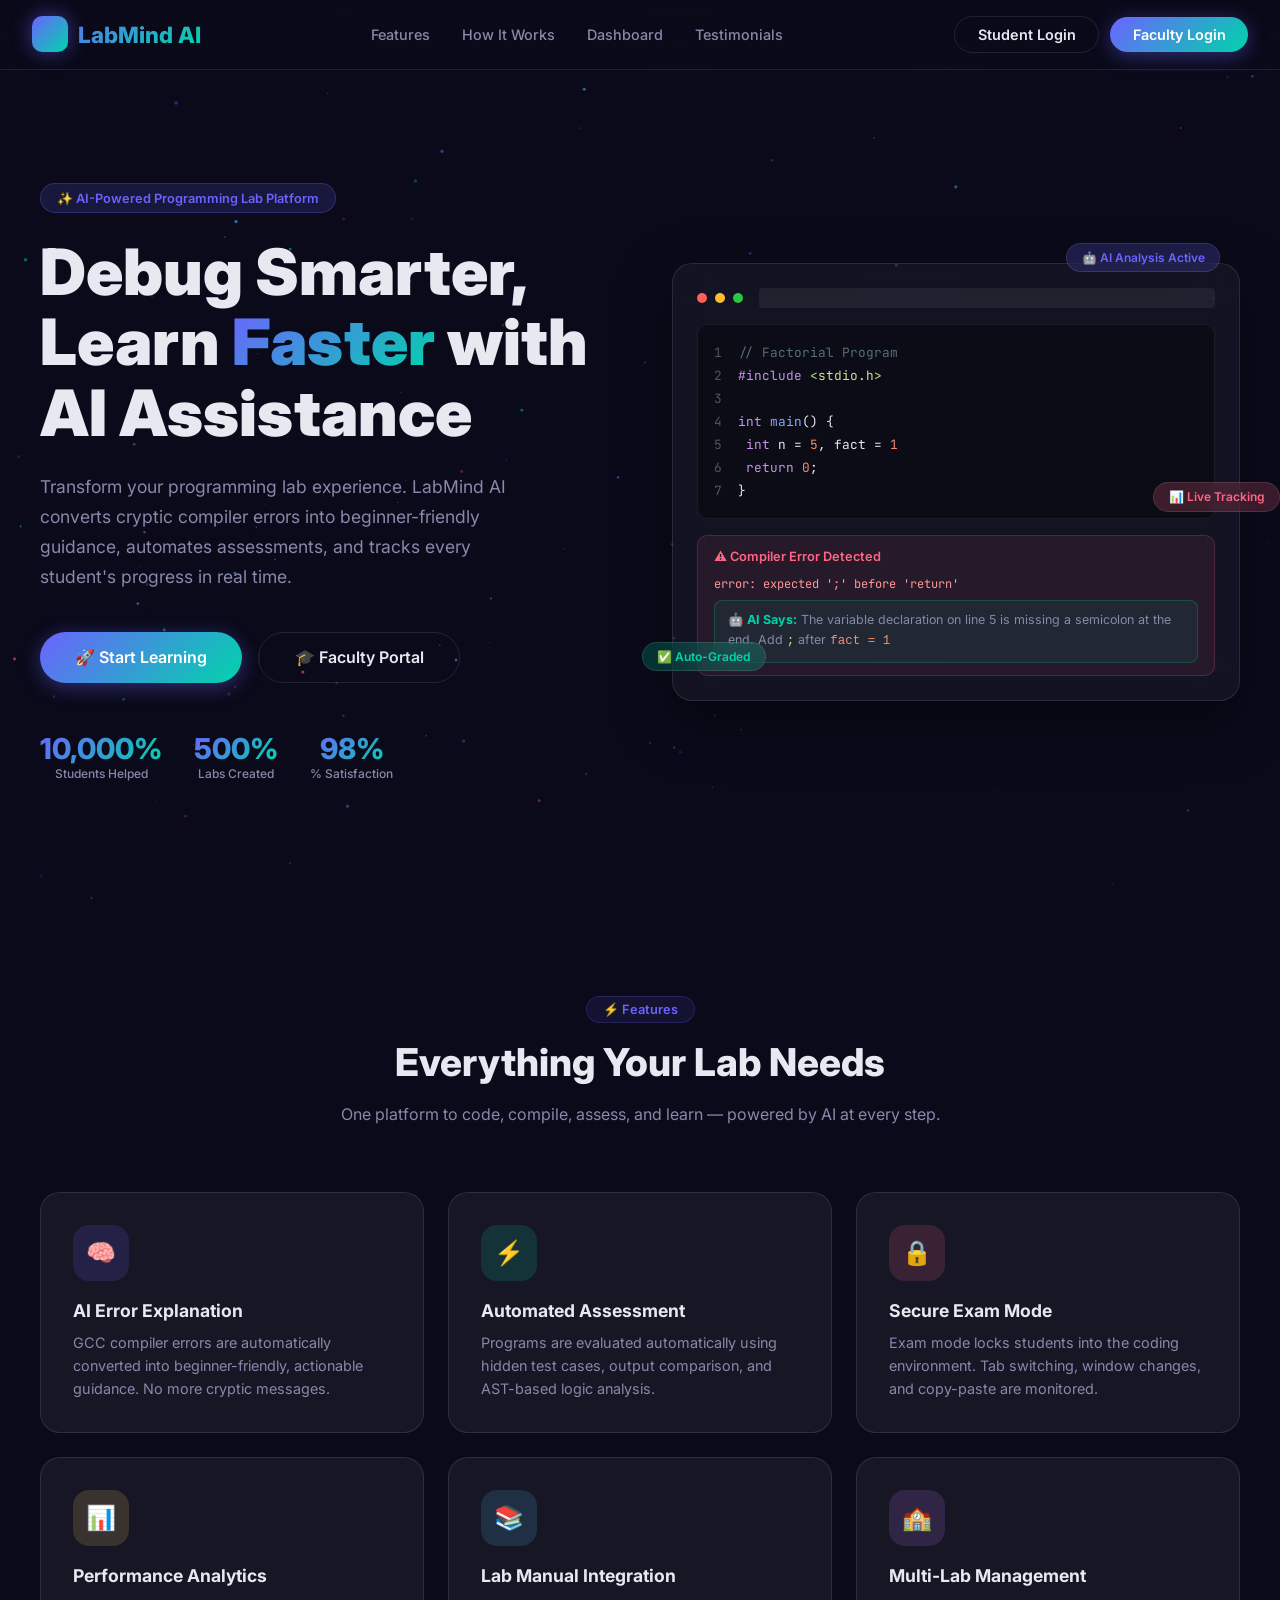
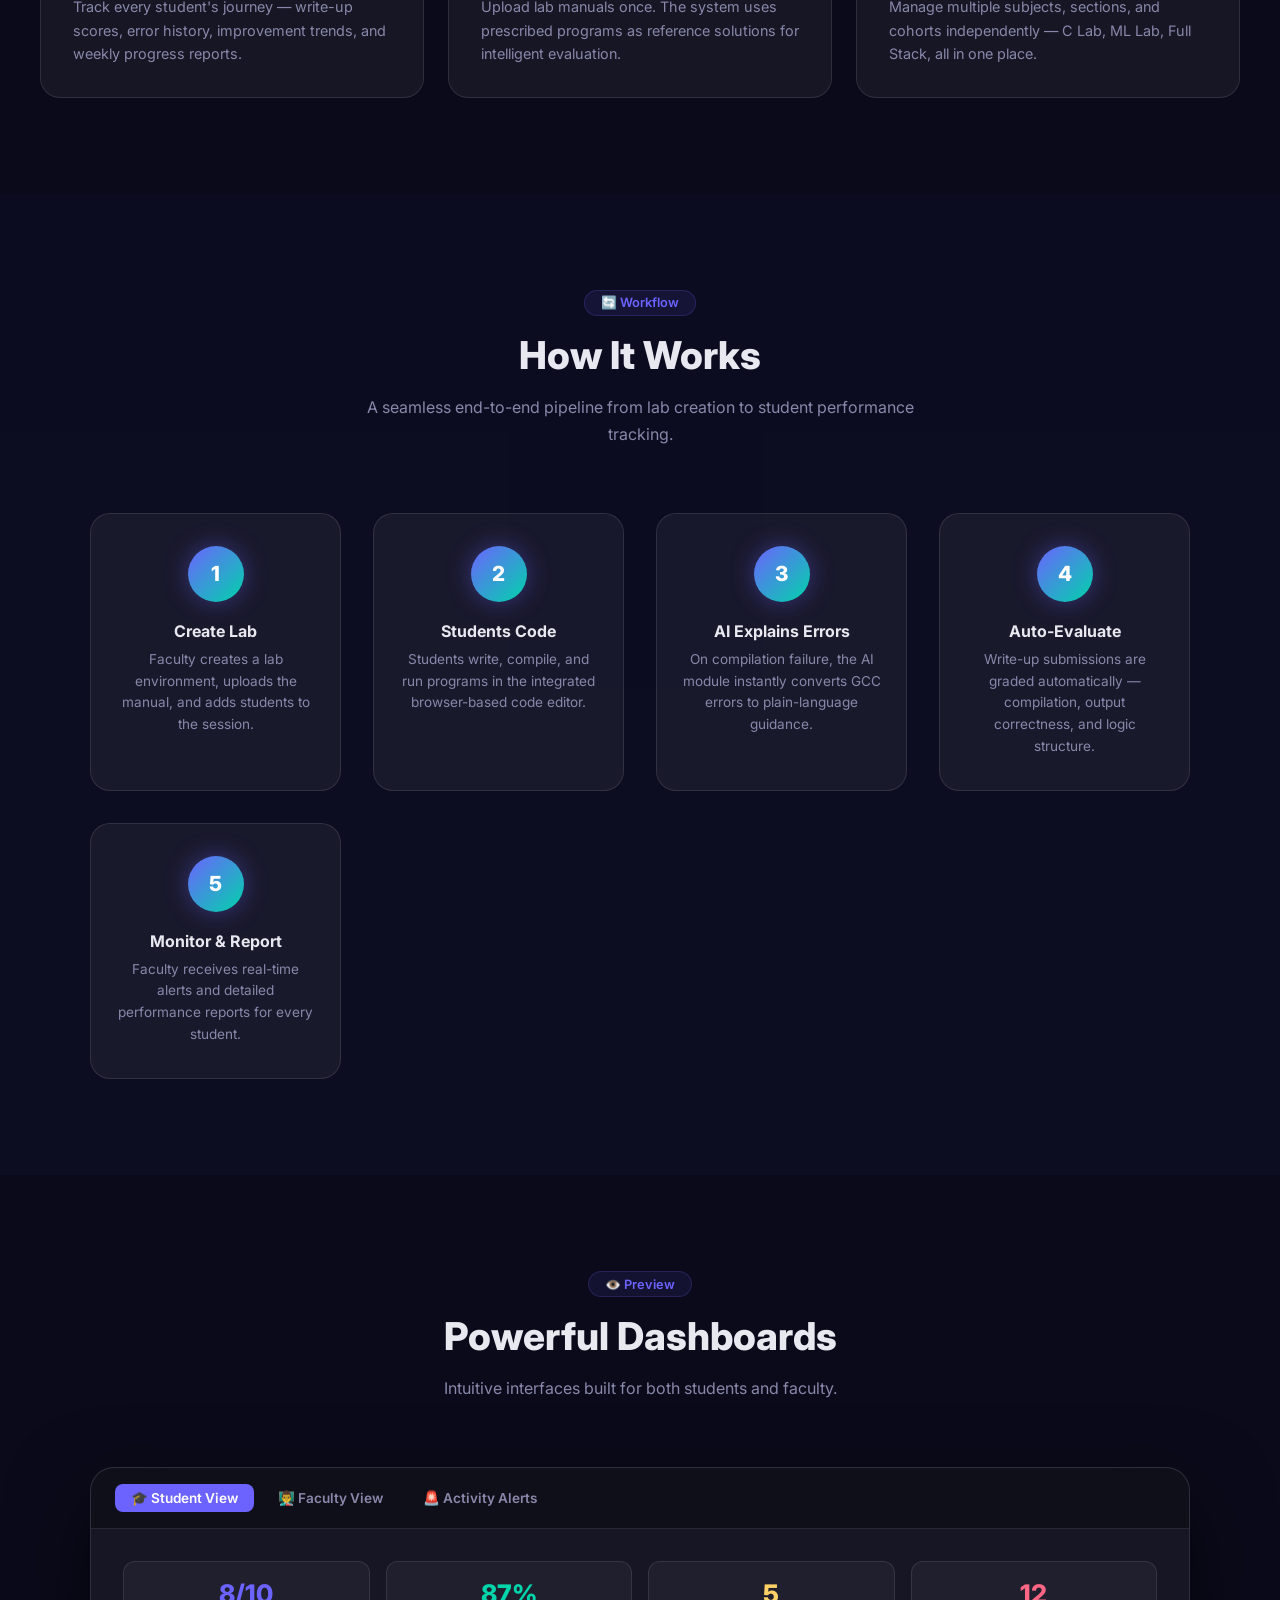
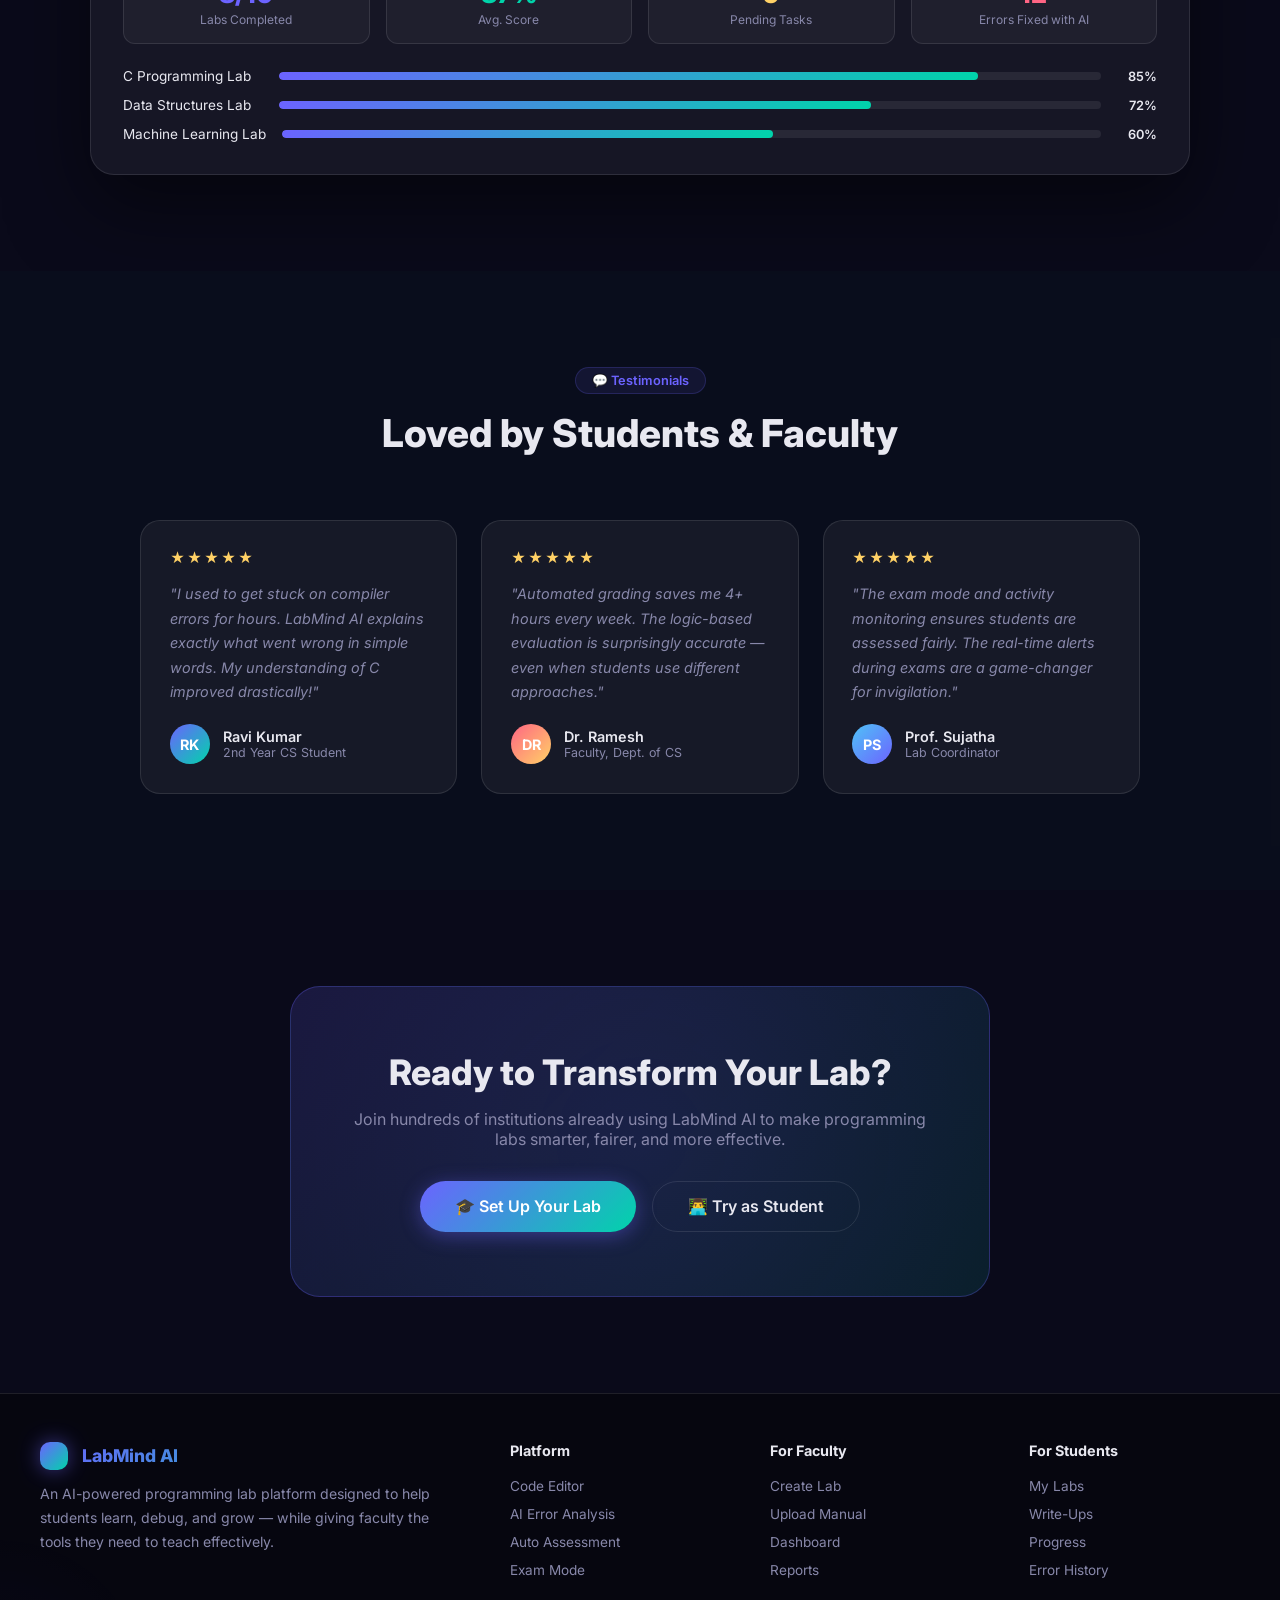
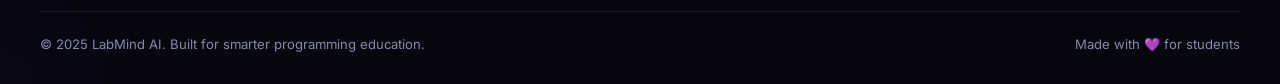
==== index.html @ 8ea01bf3 "Basic look of the website created" ====
<!DOCTYPE html>
<html lang="en">
<head>
  <meta charset="UTF-8">
  <meta name="viewport" content="width=device-width, initial-scale=1.0">
  <title>LabMind AI — Smart Programming Lab Assistant</title>
  <link rel="stylesheet" href="style.css">
  <link rel="icon" href="data:image/svg+xml,<svg xmlns='http://www.w3.org/2000/svg' viewBox='0 0 100 100'><text y='.9em' font-size='90'>🧠</text></svg>">
</head>
<body>

<canvas id="particles-bg"></canvas>

<!-- NAV -->
<nav class="navbar" id="navbar">
  <a href="index.html" class="logo">
    <div class="logo-icon">🧠</div>
    LabMind AI
  </a>
  <ul class="nav-links">
    <li><a href="#features">Features</a></li>
    <li><a href="#how-it-works">How It Works</a></li>
    <li><a href="#preview">Dashboard</a></li>
    <li><a href="#testimonials">Testimonials</a></li>
  </ul>
  <div style="display:flex;gap:0.7rem;align-items:center">
    <a href="dashboard-student.html" class="btn btn-outline">Student Login</a>
    <a href="dashboard-faculty.html" class="btn btn-primary">Faculty Login</a>
  </div>
</nav>

<!-- HERO -->
<section class="hero">
  <div class="hero-content">
    <div class="hero-text">
      <div class="hero-badge">✨ AI-Powered Programming Lab Platform</div>
      <h1 class="hero-title">
        Debug Smarter,<br>
        Learn <span class="gradient-text">Faster</span> with<br>
        AI Assistance
      </h1>
      <p class="hero-subtitle">
        Transform your programming lab experience. LabMind AI converts cryptic compiler errors into beginner-friendly guidance, automates assessments, and tracks every student's progress in real time.
      </p>
      <div class="hero-actions">
        <a href="dashboard-student.html" class="btn btn-primary btn-lg">🚀 Start Learning</a>
        <a href="dashboard-faculty.html" class="btn btn-outline btn-lg">🎓 Faculty Portal</a>
      </div>
      <div class="hero-stats">
        <div class="stat-item">
          <div class="stat-num" data-count="10000">0</div>
          <div class="stat-label">Students Helped</div>
        </div>
        <div class="stat-item">
          <div class="stat-num" data-count="500">0</div>
          <div class="stat-label">Labs Created</div>
        </div>
        <div class="stat-item">
          <div class="stat-num" data-count="98">0</div>
          <div class="stat-label">% Satisfaction</div>
        </div>
      </div>
    </div>

    <div class="hero-visual">
      <div class="hero-card" style="position:relative">
        <div class="card-header">
          <div class="dot red"></div>
          <div class="dot yellow"></div>
          <div class="dot green"></div>
          <div class="card-title-bar"></div>
        </div>
        <div class="code-block">
          <div><span class="line-num">1</span><span class="cm">// Factorial Program</span></div>
          <div><span class="line-num">2</span><span class="kw">#include</span> <span class="str">&lt;stdio.h&gt;</span></div>
          <div><span class="line-num">3</span></div>
          <div><span class="line-num">4</span><span class="kw">int</span> <span class="fn">main</span>() {</div>
          <div><span class="line-num">5</span>  <span class="kw">int</span> n = <span class="num">5</span>, fact = <span class="num">1</span></div>
          <div><span class="line-num">6</span>  <span class="kw">return</span> <span class="num">0</span>;</div>
          <div><span class="line-num">7</span>}</div>
        </div>
        <div class="error-panel">
          <div class="error-header">⚠️ Compiler Error Detected</div>
          <code style="font-size:0.75rem;color:#ff9999;font-family:'JetBrains Mono',monospace">
            error: expected ';' before 'return'
          </code>
          <div class="ai-suggestion">
            <strong>🤖 AI Says:</strong> The variable declaration on line 5 is missing a semicolon at the end. Add <code style="color:#c3e88d">;</code> after <code style="color:#f78c6c">fact = 1</code>
          </div>
        </div>
      </div>
      <div class="floating-chip chip1">🤖 AI Analysis Active</div>
      <div class="floating-chip chip2">✅ Auto-Graded</div>
      <div class="floating-chip chip3">📊 Live Tracking</div>
    </div>
  </div>
</section>

<!-- FEATURES -->
<section class="section" id="features">
  <div class="section-center">
    <div class="section-tag">⚡ Features</div>
    <h2 class="section-title">Everything Your Lab Needs</h2>
    <p class="section-sub">One platform to code, compile, assess, and learn — powered by AI at every step.</p>
  </div>
  <div class="features-grid">
    <div class="feature-card" style="--accent-color:#6c63ff">
      <div class="feature-icon" style="background:rgba(108,99,255,0.15)">🧠</div>
      <h3>AI Error Explanation</h3>
      <p>GCC compiler errors are automatically converted into beginner-friendly, actionable guidance. No more cryptic messages.</p>
    </div>
    <div class="feature-card">
      <div class="feature-icon" style="background:rgba(0,212,170,0.15)">⚡</div>
      <h3>Automated Assessment</h3>
      <p>Programs are evaluated automatically using hidden test cases, output comparison, and AST-based logic analysis.</p>
    </div>
    <div class="feature-card">
      <div class="feature-icon" style="background:rgba(255,101,132,0.15)">🔒</div>
      <h3>Secure Exam Mode</h3>
      <p>Exam mode locks students into the coding environment. Tab switching, window changes, and copy-paste are monitored.</p>
    </div>
    <div class="feature-card">
      <div class="feature-icon" style="background:rgba(255,209,102,0.15)">📊</div>
      <h3>Performance Analytics</h3>
      <p>Track every student's journey — write-up scores, error history, improvement trends, and weekly progress reports.</p>
    </div>
    <div class="feature-card">
      <div class="feature-icon" style="background:rgba(79,195,247,0.15)">📚</div>
      <h3>Lab Manual Integration</h3>
      <p>Upload lab manuals once. The system uses prescribed programs as reference solutions for intelligent evaluation.</p>
    </div>
    <div class="feature-card">
      <div class="feature-icon" style="background:rgba(200,120,255,0.15)">🏫</div>
      <h3>Multi-Lab Management</h3>
      <p>Manage multiple subjects, sections, and cohorts independently — C Lab, ML Lab, Full Stack, all in one place.</p>
    </div>
  </div>
</section>

<!-- HOW IT WORKS -->
<section class="section" id="how-it-works" style="background:rgba(108,99,255,0.03)">
  <div class="section-center">
    <div class="section-tag">🔄 Workflow</div>
    <h2 class="section-title">How It Works</h2>
    <p class="section-sub">A seamless end-to-end pipeline from lab creation to student performance tracking.</p>
  </div>
  <div class="steps-grid">
    <div class="step-card" style="animation-delay:0.1s">
      <div class="step-num">1</div>
      <h3>Create Lab</h3>
      <p>Faculty creates a lab environment, uploads the manual, and adds students to the session.</p>
    </div>
    <div class="step-card" style="animation-delay:0.2s">
      <div class="step-num">2</div>
      <h3>Students Code</h3>
      <p>Students write, compile, and run programs in the integrated browser-based code editor.</p>
    </div>
    <div class="step-card" style="animation-delay:0.3s">
      <div class="step-num">3</div>
      <h3>AI Explains Errors</h3>
      <p>On compilation failure, the AI module instantly converts GCC errors to plain-language guidance.</p>
    </div>
    <div class="step-card" style="animation-delay:0.4s">
      <div class="step-num">4</div>
      <h3>Auto-Evaluate</h3>
      <p>Write-up submissions are graded automatically — compilation, output correctness, and logic structure.</p>
    </div>
    <div class="step-card" style="animation-delay:0.5s">
      <div class="step-num">5</div>
      <h3>Monitor & Report</h3>
      <p>Faculty receives real-time alerts and detailed performance reports for every student.</p>
    </div>
  </div>
</section>

<!-- DASHBOARD PREVIEW -->
<section class="section" id="preview">
  <div class="section-center">
    <div class="section-tag">👁️ Preview</div>
    <h2 class="section-title">Powerful Dashboards</h2>
    <p class="section-sub">Intuitive interfaces built for both students and faculty.</p>
  </div>
  <div class="dashboard-preview">
    <div class="preview-tabs">
      <div class="preview-tab active" onclick="switchTab('student-tab', this)">🎓 Student View</div>
      <div class="preview-tab" onclick="switchTab('faculty-tab', this)">👨‍🏫 Faculty View</div>
      <div class="preview-tab" onclick="switchTab('alert-tab', this)">🚨 Activity Alerts</div>
    </div>

    <div id="student-tab" class="preview-body active">
      <div class="mini-dash-grid">
        <div class="mini-stat">
          <div class="mini-stat-val" style="color:#6c63ff">8/10</div>
          <div class="mini-stat-label">Labs Completed</div>
        </div>
        <div class="mini-stat">
          <div class="mini-stat-val" style="color:#00d4aa">87%</div>
          <div class="mini-stat-label">Avg. Score</div>
        </div>
        <div class="mini-stat">
          <div class="mini-stat-val" style="color:#ffd166">5</div>
          <div class="mini-stat-label">Pending Tasks</div>
        </div>
        <div class="mini-stat">
          <div class="mini-stat-val" style="color:#ff6584">12</div>
          <div class="mini-stat-label">Errors Fixed with AI</div>
        </div>
      </div>
      <div class="progress-list">
        <div class="progress-item">
          <span class="progress-label">C Programming Lab</span>
          <div class="progress-bar"><div class="progress-fill" style="width:85%"></div></div>
          <span class="progress-pct">85%</span>
        </div>
        <div class="progress-item">
          <span class="progress-label">Data Structures Lab</span>
          <div class="progress-bar"><div class="progress-fill" style="width:72%"></div></div>
          <span class="progress-pct">72%</span>
        </div>
        <div class="progress-item">
          <span class="progress-label">Machine Learning Lab</span>
          <div class="progress-bar"><div class="progress-fill" style="width:60%"></div></div>
          <span class="progress-pct">60%</span>
        </div>
      </div>
    </div>

    <div id="faculty-tab" class="preview-body">
      <div class="mini-dash-grid">
        <div class="mini-stat">
          <div class="mini-stat-val" style="color:#6c63ff">42</div>
          <div class="mini-stat-label">Total Students</div>
        </div>
        <div class="mini-stat">
          <div class="mini-stat-val" style="color:#00d4aa">6</div>
          <div class="mini-stat-label">Active Labs</div>
        </div>
        <div class="mini-stat">
          <div class="mini-stat-val" style="color:#ffd166">3</div>
          <div class="mini-stat-label">Write-Ups Pending</div>
        </div>
        <div class="mini-stat">
          <div class="mini-stat-val" style="color:#ff6584">2</div>
          <div class="mini-stat-label">Alerts Today</div>
        </div>
      </div>
      <div class="activity-log">
        <div class="activity-item">
          <div class="activity-dot" style="background:#00d4aa"></div>
          <span>Ravi Kumar submitted Write-Up 3 — <strong style="color:#00d4aa">9/10</strong></span>
          <span class="activity-time">10:23 AM</span>
        </div>
        <div class="activity-item">
          <div class="activity-dot" style="background:#6c63ff"></div>
          <span>Priya Sharma used AI assist for Bubble Sort error</span>
          <span class="activity-time">10:18 AM</span>
        </div>
        <div class="activity-item">
          <div class="activity-dot" style="background:#ffd166"></div>
          <span>Write-Up 4 scheduled — Starts in 15 minutes</span>
          <span class="activity-time">10:15 AM</span>
        </div>
        <div class="activity-item">
          <div class="activity-dot" style="background:#ff6584"></div>
          <span>Arjun Das — Tab switch detected during exam</span>
          <span class="activity-time">10:05 AM</span>
        </div>
      </div>
    </div>

    <div id="alert-tab" class="preview-body">
      <div class="alert-list">
        <div class="alert-item err">
          <span>🚨</span>
          <div><strong>Arjun Das</strong> switched browser tab during exam<br><small>Write-Up 4 | 10:32 AM</small></div>
          <span style="margin-left:auto"><button class="btn btn-sm btn-danger">Review</button></span>
        </div>
        <div class="alert-item warn">
          <span>⚠️</span>
          <div><strong>Meena R</strong> left the exam window for 8 seconds<br><small>Write-Up 4 | 10:29 AM</small></div>
          <span style="margin-left:auto"><button class="btn btn-sm btn-outline">Dismiss</button></span>
        </div>
        <div class="alert-item ok">
          <span>✅</span>
          <div><strong>Ravi Kumar</strong> submitted successfully — Score: 9/10<br><small>Write-Up 3 | 10:23 AM</small></div>
          <span style="margin-left:auto"><button class="btn btn-sm btn-secondary">Details</button></span>
        </div>
      </div>
    </div>
  </div>
</section>

<!-- TESTIMONIALS -->
<section class="section" id="testimonials" style="background:rgba(0,212,170,0.02)">
  <div class="section-center">
    <div class="section-tag">💬 Testimonials</div>
    <h2 class="section-title">Loved by Students & Faculty</h2>
  </div>
  <div class="testimonials-grid">
    <div class="testimonial-card">
      <div class="stars">★★★★★</div>
      <p>"I used to get stuck on compiler errors for hours. LabMind AI explains exactly what went wrong in simple words. My understanding of C improved drastically!"</p>
      <div class="t-author">
        <div class="t-avatar" style="background:linear-gradient(135deg,#6c63ff,#00d4aa)">RK</div>
        <div>
          <div class="t-name">Ravi Kumar</div>
          <div class="t-role">2nd Year CS Student</div>
        </div>
      </div>
    </div>
    <div class="testimonial-card">
      <div class="stars">★★★★★</div>
      <p>"Automated grading saves me 4+ hours every week. The logic-based evaluation is surprisingly accurate — even when students use different approaches."</p>
      <div class="t-author">
        <div class="t-avatar" style="background:linear-gradient(135deg,#ff6584,#ffd166)">DR</div>
        <div>
          <div class="t-name">Dr. Ramesh</div>
          <div class="t-role">Faculty, Dept. of CS</div>
        </div>
      </div>
    </div>
    <div class="testimonial-card">
      <div class="stars">★★★★★</div>
      <p>"The exam mode and activity monitoring ensures students are assessed fairly. The real-time alerts during exams are a game-changer for invigilation."</p>
      <div class="t-author">
        <div class="t-avatar" style="background:linear-gradient(135deg,#4fc3f7,#6c63ff)">PS</div>
        <div>
          <div class="t-name">Prof. Sujatha</div>
          <div class="t-role">Lab Coordinator</div>
        </div>
      </div>
    </div>
  </div>
</section>

<!-- CTA -->
<section class="cta-section">
  <div class="cta-box">
    <h2>Ready to Transform Your Lab?</h2>
    <p>Join hundreds of institutions already using LabMind AI to make programming labs smarter, fairer, and more effective.</p>
    <div class="cta-actions">
      <a href="dashboard-faculty.html" class="btn btn-primary btn-lg">🎓 Set Up Your Lab</a>
      <a href="dashboard-student.html" class="btn btn-outline btn-lg">👨‍💻 Try as Student</a>
    </div>
  </div>
</section>

<!-- FOOTER -->
<footer>
  <div class="footer-content">
    <div class="footer-brand">
      <a href="index.html" class="logo" style="font-size:1.1rem;margin-bottom:0.5rem;display:flex">
        <div class="logo-icon" style="width:28px;height:28px;font-size:0.8rem">🧠</div>
        &nbsp;LabMind AI
      </a>
      <p>An AI-powered programming lab platform designed to help students learn, debug, and grow — while giving faculty the tools they need to teach effectively.</p>
    </div>
    <div class="footer-col">
      <h4>Platform</h4>
      <ul>
        <li><a href="#">Code Editor</a></li>
        <li><a href="#">AI Error Analysis</a></li>
        <li><a href="#">Auto Assessment</a></li>
        <li><a href="#">Exam Mode</a></li>
      </ul>
    </div>
    <div class="footer-col">
      <h4>For Faculty</h4>
      <ul>
        <li><a href="#">Create Lab</a></li>
        <li><a href="#">Upload Manual</a></li>
        <li><a href="#">Dashboard</a></li>
        <li><a href="#">Reports</a></li>
      </ul>
    </div>
    <div class="footer-col">
      <h4>For Students</h4>
      <ul>
        <li><a href="#">My Labs</a></li>
        <li><a href="#">Write-Ups</a></li>
        <li><a href="#">Progress</a></li>
        <li><a href="#">Error History</a></li>
      </ul>
    </div>
  </div>
  <div class="footer-bottom">
    <span>© 2025 LabMind AI. Built for smarter programming education.</span>
    <span>Made with 💜 for students</span>
  </div>
</footer>

<div id="toast-container"></div>

<script src="app.js"></script>
</body>
</html>
---- style.css ----
@import url('https://fonts.googleapis.com/css2?family=Inter:wght@300;400;500;600;700;800;900&family=JetBrains+Mono:wght@400;600&display=swap');

:root {
  --primary: #6c63ff;
  --primary-dark: #4a43cc;
  --secondary: #00d4aa;
  --accent: #ff6584;
  --bg-dark: #0a0a1a;
  --bg-card: rgba(255,255,255,0.05);
  --bg-card-hover: rgba(255,255,255,0.09);
  --border: rgba(255,255,255,0.1);
  --text: #e8e8f0;
  --text-muted: #8888aa;
  --success: #00d4aa;
  --warning: #ffd166;
  --danger: #ff6584;
  --info: #4fc3f7;
  --gradient: linear-gradient(135deg, #6c63ff, #00d4aa);
  --gradient-warm: linear-gradient(135deg, #ff6584, #ffd166);
  --shadow: 0 8px 32px rgba(108,99,255,0.2);
}

* { margin: 0; padding: 0; box-sizing: border-box; }

html { scroll-behavior: smooth; }

body {
  font-family: 'Inter', sans-serif;
  background: var(--bg-dark);
  color: var(--text);
  overflow-x: hidden;
}

/* Scrollbar */
::-webkit-scrollbar { width: 6px; }
::-webkit-scrollbar-track { background: #111; }
::-webkit-scrollbar-thumb { background: var(--primary); border-radius: 3px; }

/* ── Particles BG ── */
#particles-bg {
  position: fixed; inset: 0;
  pointer-events: none; z-index: 0;
}

/* ── NAV ── */
.navbar {
  position: fixed; top: 0; left: 0; right: 0; z-index: 1000;
  display: flex; align-items: center; justify-content: space-between;
  padding: 1rem 2rem;
  background: rgba(10,10,26,0.8);
  backdrop-filter: blur(20px);
  border-bottom: 1px solid var(--border);
  transition: all 0.3s;
}
.navbar.scrolled { padding: 0.6rem 2rem; box-shadow: var(--shadow); }

.logo {
  display: flex; align-items: center; gap: 0.6rem;
  font-size: 1.4rem; font-weight: 800;
  background: var(--gradient); -webkit-background-clip: text;
  -webkit-text-fill-color: transparent; background-clip: text;
  text-decoration: none;
}
.logo-icon {
  width: 36px; height: 36px;
  background: var(--gradient); border-radius: 10px;
  display: flex; align-items: center; justify-content: center;
  font-size: 1rem; color: #fff;
  box-shadow: 0 0 20px rgba(108,99,255,0.5);
  animation: pulse-glow 2s ease-in-out infinite;
}
@keyframes pulse-glow {
  0%,100% { box-shadow: 0 0 20px rgba(108,99,255,0.5); }
  50% { box-shadow: 0 0 35px rgba(108,99,255,0.8), 0 0 60px rgba(108,99,255,0.3); }
}

.nav-links { display: flex; align-items: center; gap: 2rem; list-style: none; }
.nav-links a {
  color: var(--text-muted); text-decoration: none; font-size: 0.9rem;
  font-weight: 500; transition: color 0.3s; position: relative;
}
.nav-links a::after {
  content: ''; position: absolute; bottom: -4px; left: 0; width: 0; height: 2px;
  background: var(--gradient); border-radius: 2px; transition: width 0.3s;
}
.nav-links a:hover { color: var(--text); }
.nav-links a:hover::after { width: 100%; }

.btn {
  padding: 0.55rem 1.4rem; border-radius: 50px; font-weight: 600;
  font-size: 0.9rem; cursor: pointer; border: none;
  transition: all 0.3s; text-decoration: none; display: inline-flex;
  align-items: center; gap: 0.4rem; position: relative; overflow: hidden;
}
.btn::before {
  content: ''; position: absolute; inset: 0; background: rgba(255,255,255,0.1);
  transform: translateX(-100%); transition: transform 0.3s;
}
.btn:hover::before { transform: translateX(0); }
.btn-primary { background: var(--gradient); color: #fff; box-shadow: 0 4px 20px rgba(108,99,255,0.4); }
.btn-primary:hover { transform: translateY(-2px); box-shadow: 0 8px 30px rgba(108,99,255,0.6); }
.btn-outline { background: transparent; color: var(--text); border: 1px solid var(--border); }
.btn-outline:hover { border-color: var(--primary); color: var(--primary); transform: translateY(-2px); }
.btn-secondary { background: rgba(0,212,170,0.15); color: var(--secondary); border: 1px solid rgba(0,212,170,0.3); }
.btn-secondary:hover { background: rgba(0,212,170,0.25); transform: translateY(-2px); }
.btn-danger { background: rgba(255,101,132,0.15); color: var(--danger); border: 1px solid rgba(255,101,132,0.3); }
.btn-sm { padding: 0.35rem 0.9rem; font-size: 0.8rem; }
.btn-lg { padding: 0.9rem 2.2rem; font-size: 1rem; }

/* ── HERO ── */
.hero {
  min-height: 100vh; display: flex; align-items: center;
  padding: 8rem 2rem 4rem; position: relative; z-index: 1;
}
.hero-content { max-width: 1200px; margin: 0 auto; display: grid;
  grid-template-columns: 1fr 1fr; gap: 4rem; align-items: center; }

.hero-badge {
  display: inline-flex; align-items: center; gap: 0.5rem;
  padding: 0.4rem 1rem; border-radius: 50px;
  background: rgba(108,99,255,0.15); border: 1px solid rgba(108,99,255,0.3);
  color: var(--primary); font-size: 0.8rem; font-weight: 600;
  margin-bottom: 1.5rem; animation: float 3s ease-in-out infinite;
}
@keyframes float { 0%,100% { transform: translateY(0); } 50% { transform: translateY(-6px); } }

.hero-title {
  font-size: clamp(2.5rem, 5vw, 4rem); font-weight: 900;
  line-height: 1.1; margin-bottom: 1.5rem;
}
.gradient-text {
  background: var(--gradient); -webkit-background-clip: text;
  -webkit-text-fill-color: transparent; background-clip: text;
}
.hero-subtitle {
  color: var(--text-muted); font-size: 1.1rem; line-height: 1.7;
  margin-bottom: 2.5rem; max-width: 480px;
}
.hero-actions { display: flex; gap: 1rem; flex-wrap: wrap; margin-bottom: 3rem; }

.hero-stats { display: flex; gap: 2rem; }
.stat-item { text-align: center; }
.stat-num { font-size: 1.8rem; font-weight: 800; background: var(--gradient);
  -webkit-background-clip: text; -webkit-text-fill-color: transparent; background-clip: text; }
.stat-label { font-size: 0.75rem; color: var(--text-muted); font-weight: 500; }

/* Hero Visual */
.hero-visual { position: relative; }
.hero-card {
  background: rgba(255,255,255,0.04); border: 1px solid var(--border);
  border-radius: 20px; padding: 1.5rem;
  backdrop-filter: blur(20px);
  box-shadow: 0 20px 60px rgba(0,0,0,0.4);
  animation: float-card 4s ease-in-out infinite;
}
@keyframes float-card { 0%,100% { transform: translateY(0) rotate(0deg); } 50% { transform: translateY(-12px) rotate(1deg); } }

.card-header { display: flex; align-items: center; gap: 0.5rem; margin-bottom: 1rem; }
.dot { width: 10px; height: 10px; border-radius: 50%; }
.dot.red { background: #ff5f57; }
.dot.yellow { background: #febc2e; }
.dot.green { background: #28c840; }
.card-title-bar { flex: 1; background: rgba(255,255,255,0.06); border-radius: 4px;
  height: 20px; margin-left: 0.5rem; }

.code-block {
  font-family: 'JetBrains Mono', monospace; font-size: 0.8rem;
  background: rgba(0,0,0,0.3); border-radius: 10px; padding: 1rem;
  border: 1px solid rgba(255,255,255,0.06); margin-bottom: 1rem;
  line-height: 1.8;
}
.line-num { color: #555; margin-right: 1rem; user-select: none; }
.kw { color: #c792ea; }
.fn { color: #82aaff; }
.str { color: #c3e88d; }
.cm { color: #546e7a; }
.num { color: #f78c6c; }

.error-panel {
  background: rgba(255,101,132,0.08); border: 1px solid rgba(255,101,132,0.2);
  border-radius: 10px; padding: 0.8rem 1rem;
}
.error-header { display: flex; align-items: center; gap: 0.5rem;
  color: var(--danger); font-size: 0.8rem; font-weight: 600; margin-bottom: 0.5rem; }
.ai-suggestion {
  background: rgba(0,212,170,0.08); border: 1px solid rgba(0,212,170,0.2);
  border-radius: 8px; padding: 0.6rem 0.8rem;
  color: var(--text-muted); font-size: 0.78rem; line-height: 1.6; margin-top: 0.5rem;
}
.ai-suggestion strong { color: var(--secondary); }

.floating-chip {
  position: absolute; padding: 0.4rem 0.9rem; border-radius: 20px;
  font-size: 0.75rem; font-weight: 600; backdrop-filter: blur(10px);
  border: 1px solid var(--border); animation: float 3s ease-in-out infinite;
}
.chip1 { top: -20px; right: 20px; background: rgba(108,99,255,0.2); color: var(--primary); animation-delay: 0.5s; }
.chip2 { bottom: 30px; left: -30px; background: rgba(0,212,170,0.2); color: var(--secondary); animation-delay: 1s; }
.chip3 { top: 50%; right: -40px; background: rgba(255,101,132,0.2); color: var(--danger); animation-delay: 1.5s; }

/* ── SECTIONS ── */
.section { padding: 6rem 2rem; position: relative; z-index: 1; }
.section-center { text-align: center; max-width: 600px; margin: 0 auto 4rem; }
.section-tag {
  display: inline-block; padding: 0.3rem 1rem; border-radius: 50px;
  background: rgba(108,99,255,0.1); border: 1px solid rgba(108,99,255,0.2);
  color: var(--primary); font-size: 0.8rem; font-weight: 600; margin-bottom: 1rem;
}
.section-title { font-size: clamp(1.8rem, 3vw, 2.8rem); font-weight: 800; margin-bottom: 1rem; }
.section-sub { color: var(--text-muted); font-size: 1rem; line-height: 1.7; }

/* ── FEATURES GRID ── */
.features-grid {
  display: grid; grid-template-columns: repeat(auto-fit, minmax(300px,1fr));
  gap: 1.5rem; max-width: 1200px; margin: 0 auto;
}
.feature-card {
  background: var(--bg-card); border: 1px solid var(--border);
  border-radius: 20px; padding: 2rem; position: relative; overflow: hidden;
  transition: all 0.4s; cursor: default;
}
.feature-card::before {
  content: ''; position: absolute; inset: 0;
  background: var(--gradient); opacity: 0; transition: opacity 0.4s;
  border-radius: 20px;
}
.feature-card:hover { transform: translateY(-8px); border-color: rgba(108,99,255,0.4);
  box-shadow: 0 20px 50px rgba(108,99,255,0.2); }
.feature-card:hover::before { opacity: 0.04; }

.feature-icon {
  width: 56px; height: 56px; border-radius: 16px;
  display: flex; align-items: center; justify-content: center;
  font-size: 1.5rem; margin-bottom: 1.2rem; position: relative; z-index: 1;
}
.feature-card h3 { font-size: 1.1rem; font-weight: 700; margin-bottom: 0.6rem; position: relative; z-index: 1; }
.feature-card p { color: var(--text-muted); font-size: 0.9rem; line-height: 1.6; position: relative; z-index: 1; }

/* ── HOW IT WORKS ── */
.steps-grid {
  display: grid; grid-template-columns: repeat(auto-fit, minmax(220px,1fr));
  gap: 2rem; max-width: 1100px; margin: 0 auto; position: relative;
}
.step-card {
  text-align: center; padding: 2rem 1.5rem;
  background: var(--bg-card); border: 1px solid var(--border);
  border-radius: 20px; transition: all 0.4s;
  animation: fade-up 0.6s ease both;
}
.step-card:hover { transform: translateY(-6px); border-color: rgba(0,212,170,0.3);
  box-shadow: 0 15px 40px rgba(0,212,170,0.15); }
@keyframes fade-up { from { opacity:0; transform: translateY(30px); } to { opacity:1; transform: translateY(0); } }

.step-num {
  width: 56px; height: 56px; border-radius: 50%; margin: 0 auto 1.2rem;
  display: flex; align-items: center; justify-content: center;
  font-size: 1.3rem; font-weight: 800;
  background: var(--gradient); color: #fff;
  box-shadow: 0 0 25px rgba(108,99,255,0.4);
}
.step-card h3 { font-size: 1rem; font-weight: 700; margin-bottom: 0.5rem; }
.step-card p { color: var(--text-muted); font-size: 0.85rem; line-height: 1.6; }

/* ── DASHBOARD PREVIEW ── */
.dashboard-preview {
  max-width: 1100px; margin: 0 auto;
  background: var(--bg-card); border: 1px solid var(--border);
  border-radius: 24px; overflow: hidden;
  box-shadow: 0 30px 80px rgba(0,0,0,0.5);
}
.preview-tabs {
  display: flex; gap: 0.5rem; padding: 1rem 1.5rem;
  background: rgba(0,0,0,0.3); border-bottom: 1px solid var(--border);
}
.preview-tab {
  padding: 0.4rem 1rem; border-radius: 8px; font-size: 0.85rem;
  font-weight: 600; cursor: pointer; transition: all 0.3s;
  color: var(--text-muted);
}
.preview-tab.active { background: var(--primary); color: #fff; }
.preview-body { padding: 2rem; display: none; }
.preview-body.active { display: block; animation: fade-in 0.4s ease; }
@keyframes fade-in { from { opacity:0; } to { opacity:1; } }

/* Mini Dashboard Grid */
.mini-dash-grid {
  display: grid; grid-template-columns: repeat(4,1fr);
  gap: 1rem; margin-bottom: 1.5rem;
}
.mini-stat {
  background: rgba(255,255,255,0.04); border: 1px solid var(--border);
  border-radius: 12px; padding: 1rem; text-align: center;
}
.mini-stat-val { font-size: 1.6rem; font-weight: 800; }
.mini-stat-label { font-size: 0.75rem; color: var(--text-muted); margin-top: 0.2rem; }

.progress-list { display: flex; flex-direction: column; gap: 0.8rem; }
.progress-item { display: flex; align-items: center; gap: 1rem; }
.progress-label { min-width: 140px; font-size: 0.85rem; }
.progress-bar { flex: 1; height: 8px; background: rgba(255,255,255,0.08); border-radius: 4px; overflow: hidden; }
.progress-fill { height: 100%; border-radius: 4px; background: var(--gradient); transition: width 1.5s ease; }
.progress-pct { min-width: 40px; font-size: 0.8rem; font-weight: 600; text-align: right; }

/* Activity Log */
.activity-log { display: flex; flex-direction: column; gap: 0.6rem; }
.activity-item {
  display: flex; align-items: center; gap: 1rem; padding: 0.8rem 1rem;
  background: rgba(255,255,255,0.03); border: 1px solid var(--border);
  border-radius: 10px; font-size: 0.85rem;
}
.activity-dot { width: 8px; height: 8px; border-radius: 50%; flex-shrink: 0; }
.activity-time { margin-left: auto; color: var(--text-muted); font-size: 0.78rem; }

/* Alert Item */
.alert-list { display: flex; flex-direction: column; gap: 0.8rem; }
.alert-item {
  display: flex; align-items: center; gap: 1rem; padding: 1rem;
  border-radius: 12px; font-size: 0.85rem; border: 1px solid;
}
.alert-item.warn { background: rgba(255,209,102,0.08); border-color: rgba(255,209,102,0.2); color: var(--warning); }
.alert-item.err { background: rgba(255,101,132,0.08); border-color: rgba(255,101,132,0.2); color: var(--danger); }
.alert-item.ok { background: rgba(0,212,170,0.08); border-color: rgba(0,212,170,0.2); color: var(--success); }

/* ── TESTIMONIALS ── */
.testimonials-grid {
  display: grid; grid-template-columns: repeat(auto-fit,minmax(280px,1fr));
  gap: 1.5rem; max-width: 1000px; margin: 0 auto;
}
.testimonial-card {
  background: var(--bg-card); border: 1px solid var(--border);
  border-radius: 20px; padding: 1.8rem; transition: all 0.3s;
}
.testimonial-card:hover { transform: translateY(-4px); box-shadow: 0 15px 40px rgba(0,0,0,0.3); }
.stars { color: var(--warning); font-size: 0.9rem; margin-bottom: 1rem; letter-spacing: 2px; }
.testimonial-card p { color: var(--text-muted); font-size: 0.9rem; line-height: 1.7; margin-bottom: 1.2rem; font-style: italic; }
.t-author { display: flex; align-items: center; gap: 0.8rem; }
.t-avatar {
  width: 40px; height: 40px; border-radius: 50%;
  display: flex; align-items: center; justify-content: center;
  font-weight: 700; font-size: 0.9rem; color: #fff;
}
.t-name { font-weight: 600; font-size: 0.9rem; }
.t-role { color: var(--text-muted); font-size: 0.78rem; }

/* ── CTA ── */
.cta-section {
  text-align: center; padding: 6rem 2rem; position: relative; z-index: 1;
}
.cta-box {
  max-width: 700px; margin: 0 auto; padding: 4rem 3rem;
  background: linear-gradient(135deg, rgba(108,99,255,0.15), rgba(0,212,170,0.1));
  border: 1px solid rgba(108,99,255,0.3); border-radius: 30px;
  position: relative; overflow: hidden;
}
.cta-box::before {
  content: ''; position: absolute; top: -50%; left: -50%;
  width: 200%; height: 200%;
  background: radial-gradient(circle, rgba(108,99,255,0.1) 0%, transparent 60%);
  animation: rotate-bg 10s linear infinite;
}
@keyframes rotate-bg { from { transform: rotate(0); } to { transform: rotate(360deg); } }
.cta-box h2 { font-size: 2.2rem; font-weight: 800; margin-bottom: 1rem; position: relative; z-index: 1; }
.cta-box p { color: var(--text-muted); margin-bottom: 2rem; position: relative; z-index: 1; }
.cta-actions { display: flex; gap: 1rem; justify-content: center; flex-wrap: wrap; position: relative; z-index: 1; }

/* ── FOOTER ── */
footer {
  background: rgba(0,0,0,0.4); border-top: 1px solid var(--border);
  padding: 3rem 2rem 2rem; position: relative; z-index: 1;
}
.footer-content { max-width: 1200px; margin: 0 auto;
  display: grid; grid-template-columns: 2fr 1fr 1fr 1fr; gap: 3rem; margin-bottom: 2rem; }
.footer-brand p { color: var(--text-muted); font-size: 0.88rem; line-height: 1.7; margin-top: 0.8rem; }
.footer-col h4 { font-size: 0.9rem; font-weight: 700; margin-bottom: 1rem; color: var(--text); }
.footer-col ul { list-style: none; display: flex; flex-direction: column; gap: 0.5rem; }
.footer-col a { color: var(--text-muted); text-decoration: none; font-size: 0.85rem; transition: color 0.3s; }
.footer-col a:hover { color: var(--primary); }
.footer-bottom { border-top: 1px solid var(--border); padding-top: 1.5rem;
  display: flex; justify-content: space-between; align-items: center;
  color: var(--text-muted); font-size: 0.82rem; max-width: 1200px; margin: 0 auto; }

/* ── DASHBOARD PAGES ── */
.dash-layout { display: flex; min-height: 100vh; }

.sidebar {
  width: 260px; flex-shrink: 0;
  background: rgba(0,0,0,0.4); border-right: 1px solid var(--border);
  padding: 1.5rem; position: fixed; top: 0; left: 0; bottom: 0;
  overflow-y: auto; z-index: 100; transition: transform 0.3s;
}
.sidebar-logo { display: flex; align-items: center; gap: 0.6rem; margin-bottom: 2.5rem; }
.sidebar-logo span {
  font-size: 1.2rem; font-weight: 800;
  background: var(--gradient); -webkit-background-clip: text;
  -webkit-text-fill-color: transparent; background-clip: text;
}

.nav-section { margin-bottom: 0.5rem; }
.nav-section-label {
  font-size: 0.7rem; font-weight: 700; text-transform: uppercase;
  letter-spacing: 1.5px; color: var(--text-muted); margin-bottom: 0.5rem;
  padding: 0 0.5rem;
}
.nav-item {
  display: flex; align-items: center; gap: 0.8rem;
  padding: 0.7rem 0.8rem; border-radius: 10px; cursor: pointer;
  transition: all 0.3s; color: var(--text-muted); font-size: 0.88rem;
  font-weight: 500; margin-bottom: 0.2rem; text-decoration: none;
}
.nav-item:hover { background: rgba(255,255,255,0.05); color: var(--text); }
.nav-item.active { background: rgba(108,99,255,0.15); color: var(--primary);
  border: 1px solid rgba(108,99,255,0.2); }
.nav-item .icon { font-size: 1.1rem; width: 20px; text-align: center; }
.nav-badge {
  margin-left: auto; padding: 0.1rem 0.5rem; border-radius: 10px;
  font-size: 0.7rem; font-weight: 700; background: var(--danger); color: #fff;
}

.dash-main { margin-left: 260px; flex: 1; min-height: 100vh; }

.dash-header {
  position: sticky; top: 0; z-index: 50;
  display: flex; align-items: center; justify-content: space-between;
  padding: 1rem 2rem; background: rgba(10,10,26,0.9);
  backdrop-filter: blur(20px); border-bottom: 1px solid var(--border);
}
.dash-header h1 { font-size: 1.3rem; font-weight: 700; }
.header-actions { display: flex; align-items: center; gap: 1rem; }
.notif-btn {
  position: relative; width: 38px; height: 38px; border-radius: 10px;
  background: var(--bg-card); border: 1px solid var(--border);
  display: flex; align-items: center; justify-content: center;
  cursor: pointer; font-size: 1rem; transition: all 0.3s;
}
.notif-btn:hover { border-color: var(--primary); }
.notif-badge {
  position: absolute; top: -4px; right: -4px; width: 14px; height: 14px;
  background: var(--danger); border-radius: 50%;
  font-size: 0.6rem; display: flex; align-items: center; justify-content: center; color: #fff;
}
.user-chip {
  display: flex; align-items: center; gap: 0.6rem; padding: 0.4rem 0.8rem;
  background: var(--bg-card); border: 1px solid var(--border); border-radius: 50px;
  cursor: pointer; transition: all 0.3s; font-size: 0.85rem;
}
.user-chip:hover { border-color: var(--primary); }
.user-avatar {
  width: 28px; height: 28px; border-radius: 50%;
  background: var(--gradient); display: flex; align-items: center;
  justify-content: center; font-size: 0.7rem; font-weight: 700; color: #fff;
}

.dash-content { padding: 2rem; }

/* Cards */
.card {
  background: var(--bg-card); border: 1px solid var(--border);
  border-radius: 16px; padding: 1.5rem; transition: all 0.3s;
}
.card:hover { border-color: rgba(108,99,255,0.3); box-shadow: 0 8px 30px rgba(0,0,0,0.2); }
.card-title { font-size: 1rem; font-weight: 700; margin-bottom: 1.2rem;
  display: flex; align-items: center; gap: 0.5rem; }

.stats-row { display: grid; grid-template-columns: repeat(4,1fr); gap: 1rem; margin-bottom: 2rem; }
.stat-card {
  background: var(--bg-card); border: 1px solid var(--border);
  border-radius: 16px; padding: 1.3rem; transition: all 0.3s;
  position: relative; overflow: hidden;
}
.stat-card::after {
  content: ''; position: absolute; bottom: -20px; right: -20px;
  width: 80px; height: 80px; border-radius: 50%;
  opacity: 0.08;
}
.stat-card:hover { transform: translateY(-4px); box-shadow: 0 12px 30px rgba(0,0,0,0.3); }
.stat-card-icon { font-size: 1.5rem; margin-bottom: 0.8rem; }
.stat-card-val { font-size: 1.8rem; font-weight: 800; }
.stat-card-label { color: var(--text-muted); font-size: 0.8rem; margin-top: 0.2rem; }
.stat-card-change {
  font-size: 0.75rem; font-weight: 600; margin-top: 0.5rem;
  display: flex; align-items: center; gap: 0.2rem;
}
.stat-card-change.up { color: var(--success); }
.stat-card-change.down { color: var(--danger); }

.grid-2 { display: grid; grid-template-columns: 1fr 1fr; gap: 1.5rem; margin-bottom: 1.5rem; }
.grid-3 { display: grid; grid-template-columns: 1fr 1fr 1fr; gap: 1.5rem; margin-bottom: 1.5rem; }

/* Lab Cards */
.lab-card {
  background: var(--bg-card); border: 1px solid var(--border);
  border-radius: 16px; padding: 1.5rem; cursor: pointer; transition: all 0.4s;
  position: relative; overflow: hidden;
}
.lab-card::before {
  content: ''; position: absolute; top: 0; left: 0; right: 0; height: 3px;
}
.lab-card:hover { transform: translateY(-6px); box-shadow: 0 15px 40px rgba(0,0,0,0.3); }
.lab-card-icon { font-size: 2rem; margin-bottom: 1rem; }
.lab-card h3 { font-size: 1rem; font-weight: 700; margin-bottom: 0.3rem; }
.lab-card p { color: var(--text-muted); font-size: 0.82rem; margin-bottom: 1rem; }
.lab-card-meta { display: flex; gap: 0.8rem; flex-wrap: wrap; margin-bottom: 1rem; }
.tag {
  padding: 0.2rem 0.6rem; border-radius: 20px; font-size: 0.72rem; font-weight: 600;
}
.tag-purple { background: rgba(108,99,255,0.15); color: var(--primary); }
.tag-green { background: rgba(0,212,170,0.15); color: var(--success); }
.tag-red { background: rgba(255,101,132,0.15); color: var(--danger); }
.tag-yellow { background: rgba(255,209,102,0.15); color: var(--warning); }
.tag-blue { background: rgba(79,195,247,0.15); color: var(--info); }

/* Code Editor UI */
.editor-container {
  background: #0d1117; border: 1px solid var(--border);
  border-radius: 16px; overflow: hidden;
}
.editor-header {
  display: flex; align-items: center; justify-content: space-between;
  padding: 0.8rem 1rem; background: #161b22;
  border-bottom: 1px solid rgba(255,255,255,0.08);
}
.editor-tabs { display: flex; gap: 0.3rem; }
.editor-tab {
  padding: 0.35rem 0.9rem; border-radius: 6px; font-size: 0.8rem;
  cursor: pointer; color: var(--text-muted); transition: all 0.2s;
  font-family: 'JetBrains Mono', monospace;
}
.editor-tab.active { background: rgba(108,99,255,0.2); color: var(--primary); }
.editor-actions { display: flex; gap: 0.5rem; }

.editor-area {
  display: grid; grid-template-columns: 1fr 1fr; min-height: 400px;
}
.code-editor {
  padding: 1rem; font-family: 'JetBrains Mono', monospace;
  font-size: 0.82rem; line-height: 1.8; border-right: 1px solid rgba(255,255,255,0.06);
  position: relative;
}
.line-numbers {
  color: #555; user-select: none; margin-right: 1rem;
  display: inline-block; min-width: 28px; text-align: right;
}
.editor-output {
  padding: 1rem; font-size: 0.82rem; line-height: 1.8;
  background: #0a0e14;
}
.output-label { color: var(--text-muted); font-size: 0.75rem; font-weight: 600;
  text-transform: uppercase; letter-spacing: 1px; margin-bottom: 0.5rem; }
.output-success { color: var(--success); font-family: 'JetBrains Mono', monospace; }
.output-error { color: var(--danger); font-family: 'JetBrains Mono', monospace; }

.ai-panel {
  border-top: 1px solid rgba(255,255,255,0.06); padding: 1rem;
  background: linear-gradient(135deg, rgba(108,99,255,0.06), rgba(0,212,170,0.04));
}
.ai-panel-header {
  display: flex; align-items: center; gap: 0.5rem;
  font-size: 0.85rem; font-weight: 600; color: var(--secondary); margin-bottom: 0.8rem;
}
.ai-panel-content { color: var(--text-muted); font-size: 0.85rem; line-height: 1.7; }
.ai-panel-content strong { color: var(--text); }

/* Table */
.table-container { overflow-x: auto; }
table { width: 100%; border-collapse: collapse; font-size: 0.875rem; }
th { padding: 0.8rem 1rem; text-align: left; color: var(--text-muted);
  font-weight: 600; font-size: 0.78rem; text-transform: uppercase;
  letter-spacing: 0.5px; border-bottom: 1px solid var(--border); }
td { padding: 0.9rem 1rem; border-bottom: 1px solid rgba(255,255,255,0.04); }
tr:hover td { background: rgba(255,255,255,0.02); }
.badge {
  padding: 0.25rem 0.7rem; border-radius: 20px; font-size: 0.75rem; font-weight: 600;
}
.badge-success { background: rgba(0,212,170,0.15); color: var(--success); }
.badge-danger { background: rgba(255,101,132,0.15); color: var(--danger); }
.badge-warning { background: rgba(255,209,102,0.15); color: var(--warning); }
.badge-info { background: rgba(79,195,247,0.15); color: var(--info); }
.badge-purple { background: rgba(108,99,255,0.15); color: var(--primary); }

/* Chart Placeholder */
.chart-placeholder {
  height: 200px; border-radius: 12px;
  background: linear-gradient(135deg, rgba(108,99,255,0.06), rgba(0,212,170,0.04));
  border: 1px solid var(--border); display: flex; align-items: flex-end;
  padding: 1rem; gap: 8px; overflow: hidden;
}
.bar {
  flex: 1; border-radius: 6px 6px 0 0; min-height: 10px;
  background: var(--gradient); opacity: 0.7; transition: opacity 0.3s;
  animation: grow-bar 1s ease both;
}
.bar:hover { opacity: 1; }
@keyframes grow-bar { from { transform: scaleY(0); transform-origin: bottom; } to { transform: scaleY(1); } }

/* Modal */
.modal-overlay {
  position: fixed; inset: 0; background: rgba(0,0,0,0.7);
  backdrop-filter: blur(10px); z-index: 2000; display: none;
  align-items: center; justify-content: center;
}
.modal-overlay.open { display: flex; animation: fade-in 0.3s ease; }
.modal {
  background: #111125; border: 1px solid var(--border);
  border-radius: 20px; padding: 2rem; max-width: 560px; width: 90%;
  position: relative; animation: slide-up 0.3s ease;
}
@keyframes slide-up { from { transform: translateY(20px); opacity:0; } to { transform: translateY(0); opacity:1; } }
.modal-header { display: flex; justify-content: space-between; align-items: center; margin-bottom: 1.5rem; }
.modal-header h2 { font-size: 1.2rem; font-weight: 700; }
.modal-close { background: none; border: none; color: var(--text-muted);
  font-size: 1.2rem; cursor: pointer; transition: color 0.3s; }
.modal-close:hover { color: var(--danger); }

/* Form */
.form-group { margin-bottom: 1.2rem; }
.form-group label { display: block; font-size: 0.85rem; font-weight: 600;
  margin-bottom: 0.4rem; color: var(--text-muted); }
.form-control {
  width: 100%; padding: 0.7rem 1rem; background: rgba(255,255,255,0.04);
  border: 1px solid var(--border); border-radius: 10px; color: var(--text);
  font-family: 'Inter', sans-serif; font-size: 0.9rem; transition: all 0.3s;
}
.form-control:focus { outline: none; border-color: var(--primary);
  box-shadow: 0 0 0 3px rgba(108,99,255,0.15); }
.form-row { display: grid; grid-template-columns: 1fr 1fr; gap: 1rem; }

/* Toast */
#toast-container {
  position: fixed; bottom: 2rem; right: 2rem; z-index: 3000;
  display: flex; flex-direction: column; gap: 0.5rem;
}
.toast {
  padding: 0.9rem 1.4rem; border-radius: 12px; font-size: 0.88rem; font-weight: 500;
  display: flex; align-items: center; gap: 0.6rem;
  backdrop-filter: blur(20px); min-width: 260px;
  animation: toast-in 0.3s ease; border: 1px solid;
}
@keyframes toast-in { from { transform: translateX(100%); opacity:0; } to { transform: translateX(0); opacity:1; } }
.toast-success { background: rgba(0,212,170,0.15); border-color: rgba(0,212,170,0.3); color: var(--success); }
.toast-error { background: rgba(255,101,132,0.15); border-color: rgba(255,101,132,0.3); color: var(--danger); }
.toast-info { background: rgba(108,99,255,0.15); border-color: rgba(108,99,255,0.3); color: var(--primary); }

/* Exam Mode Overlay */
.exam-banner {
  background: linear-gradient(90deg, rgba(255,101,132,0.15), rgba(255,209,102,0.1));
  border: 1px solid rgba(255,101,132,0.3); border-radius: 12px;
  padding: 0.8rem 1.2rem; display: flex; align-items: center; gap: 1rem;
  margin-bottom: 1.5rem; font-size: 0.88rem;
}
.exam-banner-dot { width: 10px; height: 10px; border-radius: 50%;
  background: var(--danger); animation: blink 1s ease-in-out infinite; flex-shrink: 0; }
@keyframes blink { 0%,100% { opacity:1; } 50% { opacity:0.2; } }

/* Radial Progress */
.radial-progress {
  position: relative; width: 100px; height: 100px; margin: 0 auto 0.5rem;
}
.radial-progress svg { transform: rotate(-90deg); }
.radial-bg { fill: none; stroke: rgba(255,255,255,0.08); stroke-width: 8; }
.radial-fill { fill: none; stroke-width: 8; stroke-linecap: round;
  transition: stroke-dashoffset 1.5s ease; }

/* Responsive */
@media (max-width: 1100px) {
  .footer-content { grid-template-columns: 1fr 1fr; }
}
@media (max-width: 900px) {
  .hero-content { grid-template-columns: 1fr; }
  .hero-visual { display: none; }
  .stats-row { grid-template-columns: repeat(2,1fr); }
  .grid-2, .grid-3 { grid-template-columns: 1fr; }
  .mini-dash-grid { grid-template-columns: repeat(2,1fr); }
  .editor-area { grid-template-columns: 1fr; }
}
@media (max-width: 700px) {
  .sidebar { transform: translateX(-100%); }
  .sidebar.open { transform: translateX(0); }
  .dash-main { margin-left: 0; }
  .footer-content { grid-template-columns: 1fr; gap: 1.5rem; }
  .stats-row { grid-template-columns: 1fr 1fr; }
}
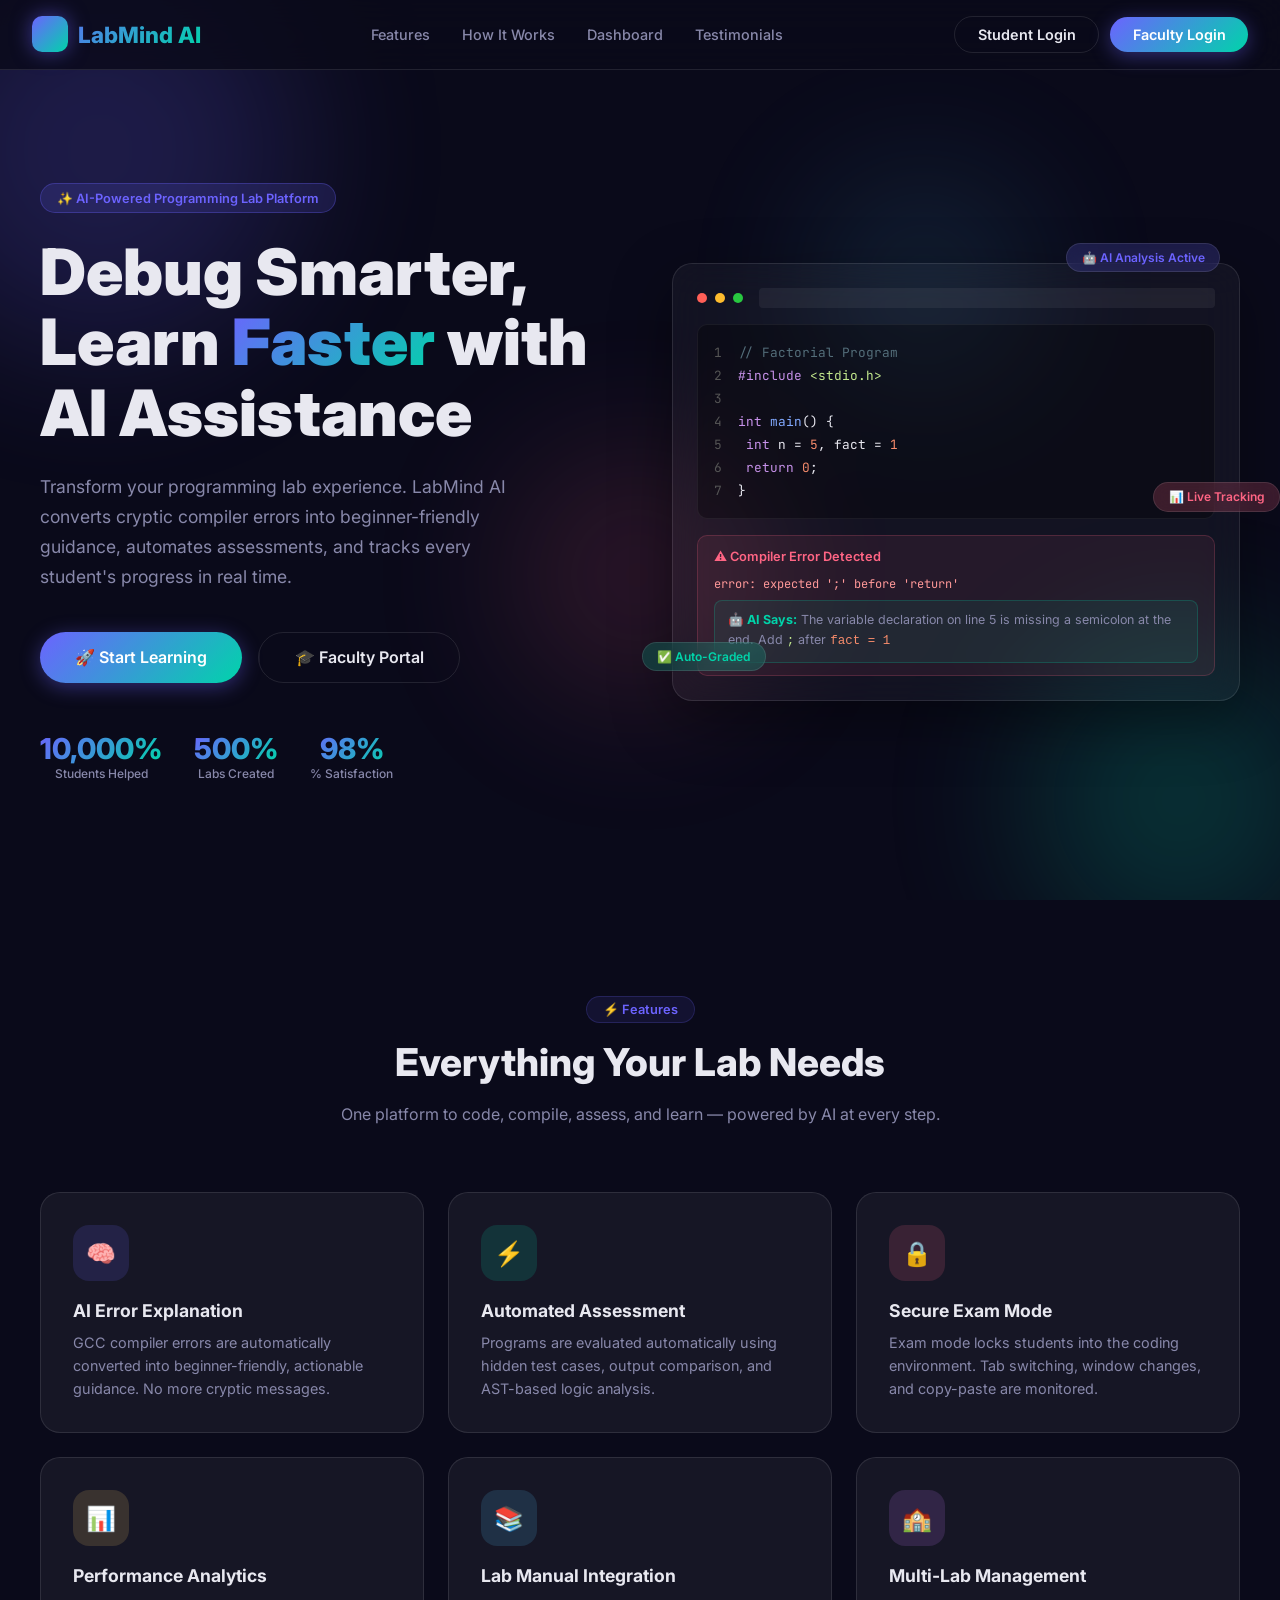
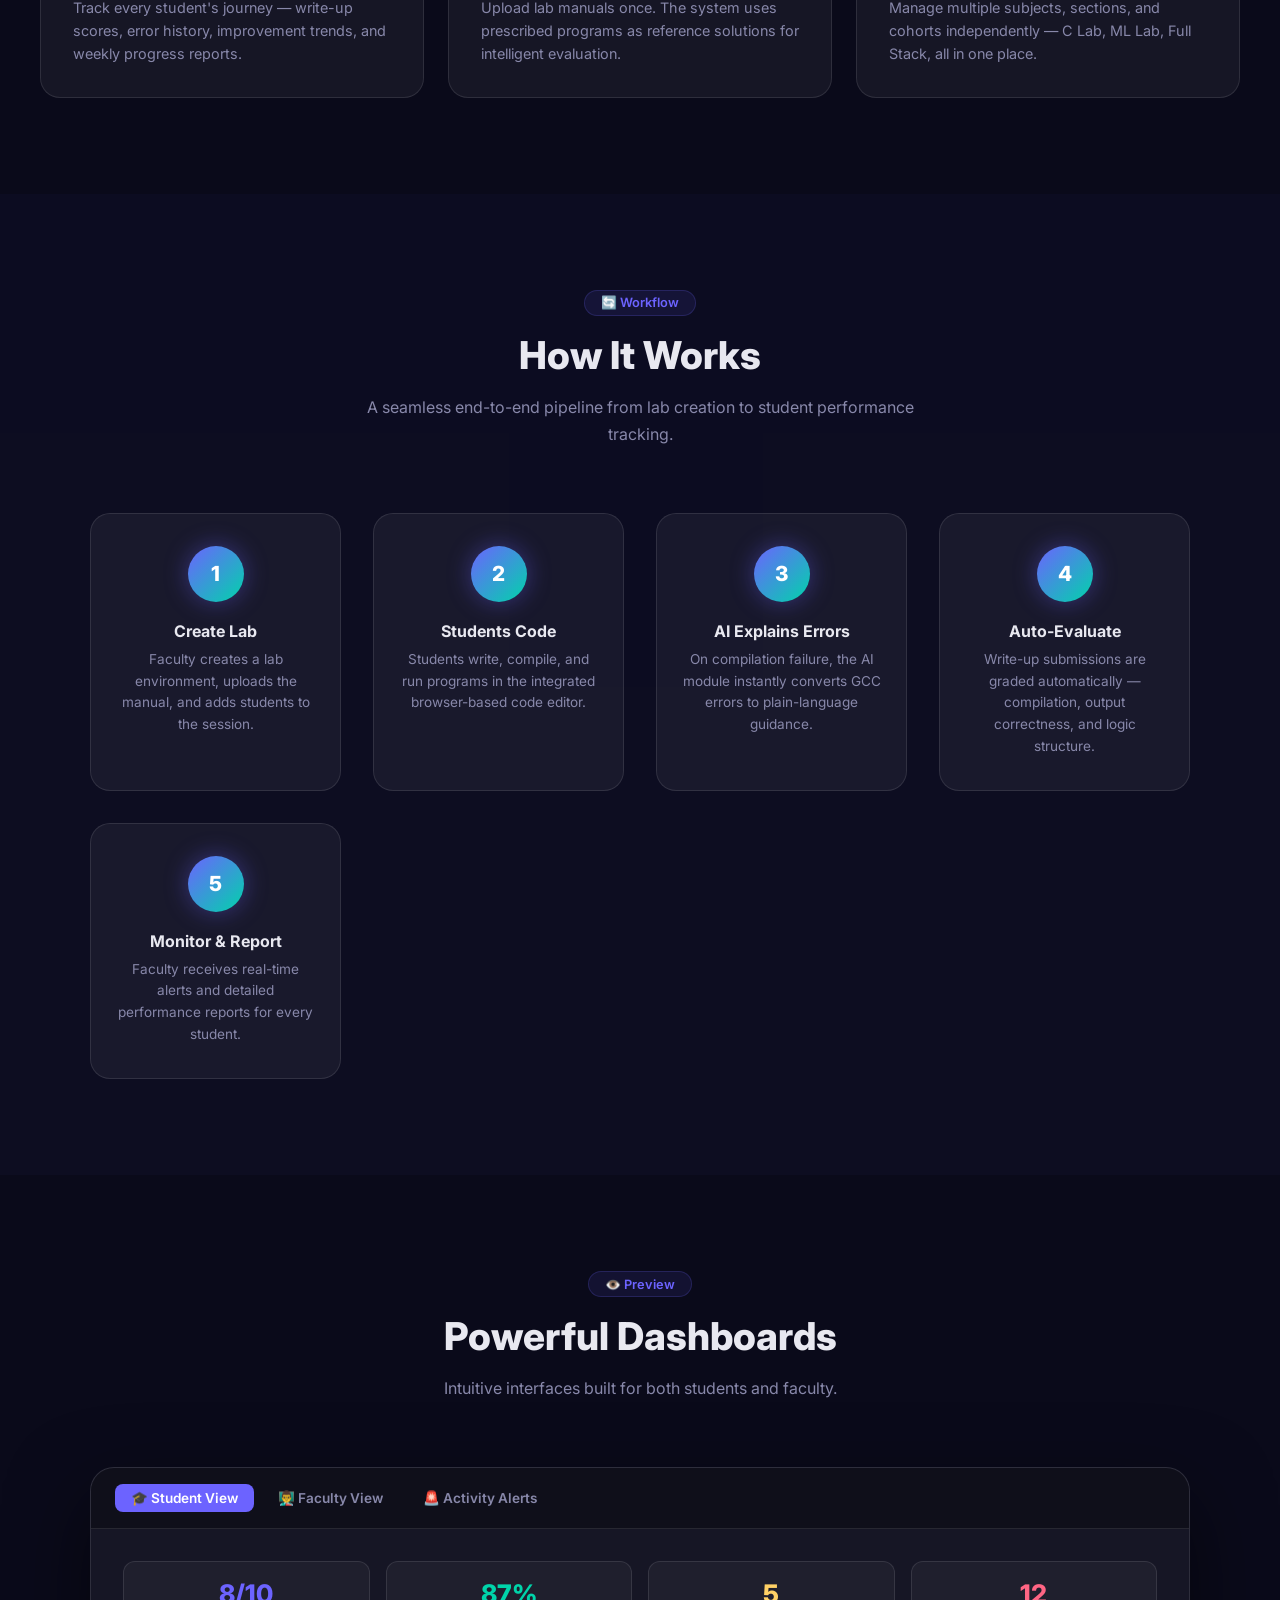
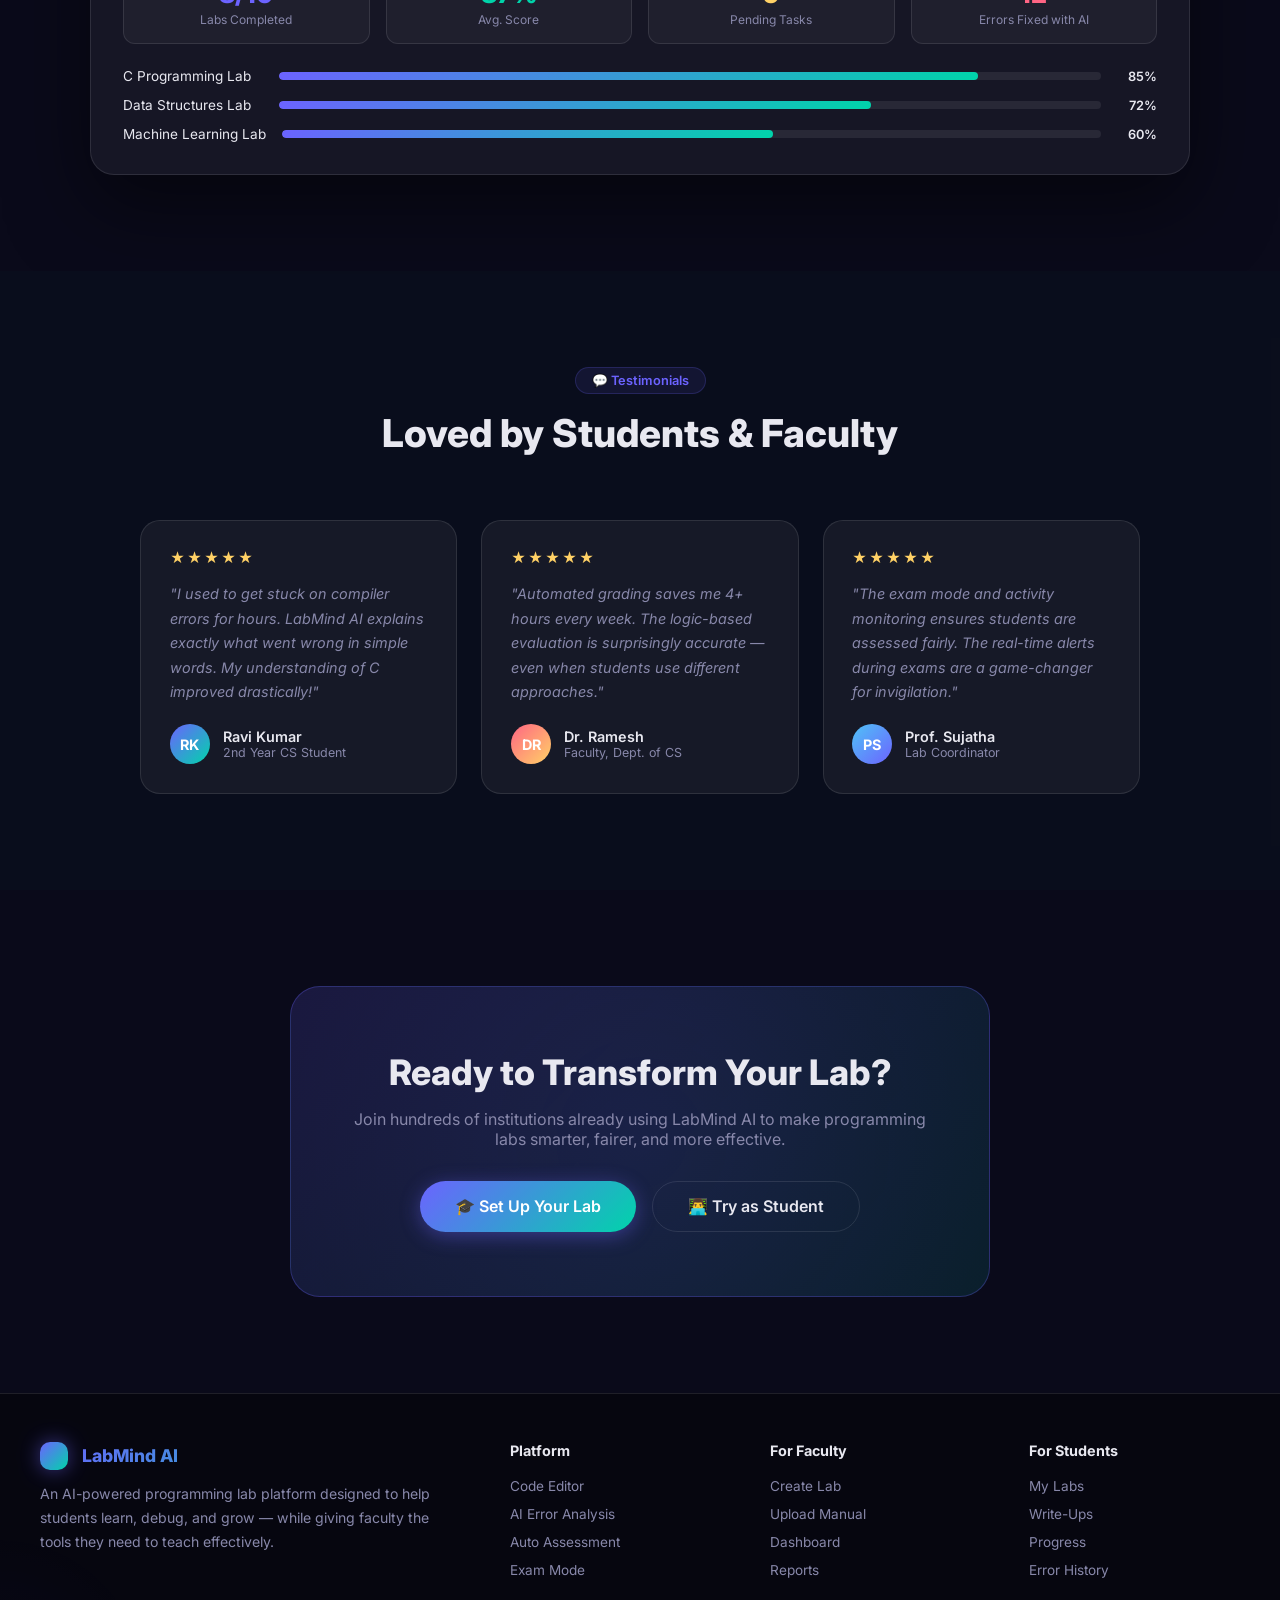
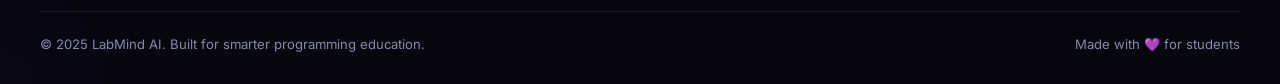
==== commit 8de7d97e: "Changed the design and options" ====
--- a/index.html
+++ b/index.html
@@ -8,9 +8,12 @@
   <link rel="icon" href="data:image/svg+xml,<svg xmlns='http://www.w3.org/2000/svg' viewBox='0 0 100 100'><text y='.9em' font-size='90'>🧠</text></svg>">
 </head>
 <body>
-
-<canvas id="particles-bg"></canvas>
-
+<div class="animated-bg">
+  <div class="blob blob1"></div>
+  <div class="blob blob2"></div>
+  <div class="blob blob3"></div>
+  <div class="blob blob4"></div>
+</div>
 <!-- NAV -->
 <nav class="navbar" id="navbar">
   <a href="index.html" class="logo">
--- a/style.css
+++ b/style.css
@@ -31,12 +31,31 @@
   overflow-x: hidden;
 }
 
+/* ── Animated BG ── */
+.animated-bg { position: fixed; top: 0; left: 0; width: 100%; height: 100%; z-index: 0; overflow: hidden; }
+.blob {
+  position: absolute;
+  border-radius: 50%;
+  filter: blur(80px);
+  opacity: 0.4;
+}
+.blob1 { width: 400px; height: 400px; background: rgba(108,99,255,0.5); top: -50px; left: -100px; animation: move 20s infinite alternate; }
+.blob2 { width: 300px; height: 300px; background: rgba(0,212,170,0.5); bottom: -50px; right: -50px; animation: move 22s infinite alternate; animation-delay: -5s; }
+.blob3 { width: 250px; height: 250px; background: rgba(255,101,132,0.4); top: 50%; left: 40%; animation: move 25s infinite alternate; animation-delay: -10s; }
+.blob4 { width: 200px; height: 200px; background: rgba(79,195,247,0.4); top: 20%; right: 20%; animation: move 18s infinite alternate; animation-delay: -2s; }
+
+@keyframes move {
+  from { transform: translate(0, 0) rotate(0deg) scale(1); }
+  to   { transform: translate(200px, 100px) rotate(180deg) scale(1.2); }
+}
+
+
 /* Scrollbar */
 ::-webkit-scrollbar { width: 6px; }
 ::-webkit-scrollbar-track { background: #111; }
 ::-webkit-scrollbar-thumb { background: var(--primary); border-radius: 3px; }
 
-/* ── Particles BG ── */
+/* ── Particles BG (removed) ── */
 #particles-bg {
   position: fixed; inset: 0;
   pointer-events: none; z-index: 0;
@@ -92,7 +111,7 @@
   transition: all 0.3s; text-decoration: none; display: inline-flex;
   align-items: center; gap: 0.4rem; position: relative; overflow: hidden;
 }
-.btn::before {
+.btn:not(.btn-primary)::before {
   content: ''; position: absolute; inset: 0; background: rgba(255,255,255,0.1);
   transform: translateX(-100%); transition: transform 0.3s;
 }
@@ -100,8 +119,8 @@
 .btn-primary { background: var(--gradient); color: #fff; box-shadow: 0 4px 20px rgba(108,99,255,0.4); }
 .btn-primary:hover { transform: translateY(-2px); box-shadow: 0 8px 30px rgba(108,99,255,0.6); }
 .btn-outline { background: transparent; color: var(--text); border: 1px solid var(--border); }
-.btn-outline:hover { border-color: var(--primary); color: var(--primary); transform: translateY(-2px); }
-.btn-secondary { background: rgba(0,212,170,0.15); color: var(--secondary); border: 1px solid rgba(0,212,170,0.3); }
+.btn-outline:hover { border-color: var(--primary); color: var(--primary); transform: translateY(-2px) scale(1.05); }
+.btn-secondary { background: rgba(0,212,170,0.15); color: var(--secondary); border: 1px solid rgba(0,212,170,0.3); transform: perspective(1px) translateZ(0); }
 .btn-secondary:hover { background: rgba(0,212,170,0.25); transform: translateY(-2px); }
 .btn-danger { background: rgba(255,101,132,0.15); color: var(--danger); border: 1px solid rgba(255,101,132,0.3); }
 .btn-sm { padding: 0.35rem 0.9rem; font-size: 0.8rem; }
@@ -119,10 +138,13 @@
   display: inline-flex; align-items: center; gap: 0.5rem;
   padding: 0.4rem 1rem; border-radius: 50px;
   background: rgba(108,99,255,0.15); border: 1px solid rgba(108,99,255,0.3);
-  color: var(--primary); font-size: 0.8rem; font-weight: 600;
-  margin-bottom: 1.5rem; animation: float 3s ease-in-out infinite;
-}
-@keyframes float { 0%,100% { transform: translateY(0); } 50% { transform: translateY(-6px); } }
+  color: var(--primary); font-size: 0.8rem; font-weight: 600; margin-bottom: 1.5rem;
+  animation: float 4s ease-in-out infinite;
+}
+@keyframes float {
+  0%,100% { transform: translateY(0) rotate(0); }
+  50% { transform: translateY(-8px) rotate(-1deg); }
+}
 
 .hero-title {
   font-size: clamp(2.5rem, 5vw, 4rem); font-weight: 900;
@@ -150,10 +172,13 @@
   background: rgba(255,255,255,0.04); border: 1px solid var(--border);
   border-radius: 20px; padding: 1.5rem;
   backdrop-filter: blur(20px);
-  box-shadow: 0 20px 60px rgba(0,0,0,0.4);
-  animation: float-card 4s ease-in-out infinite;
-}
-@keyframes float-card { 0%,100% { transform: translateY(0) rotate(0deg); } 50% { transform: translateY(-12px) rotate(1deg); } }
+  box-shadow: 0 20px 60px rgba(0,0,0,0.4); position: relative;
+  animation: float-card 5s ease-in-out infinite;
+}
+@keyframes float-card {
+  0%,100% { transform: translateY(0) rotate(-1deg); }
+  50% { transform: translateY(-15px) rotate(1.5deg); }
+}
 
 .card-header { display: flex; align-items: center; gap: 0.5rem; margin-bottom: 1rem; }
 .dot { width: 10px; height: 10px; border-radius: 50%; }
@@ -192,7 +217,7 @@
 .floating-chip {
   position: absolute; padding: 0.4rem 0.9rem; border-radius: 20px;
   font-size: 0.75rem; font-weight: 600; backdrop-filter: blur(10px);
-  border: 1px solid var(--border); animation: float 3s ease-in-out infinite;
+  border: 1px solid var(--border); animation: float 4s ease-in-out infinite;
 }
 .chip1 { top: -20px; right: 20px; background: rgba(108,99,255,0.2); color: var(--primary); animation-delay: 0.5s; }
 .chip2 { bottom: 30px; left: -30px; background: rgba(0,212,170,0.2); color: var(--secondary); animation-delay: 1s; }
@@ -218,15 +243,13 @@
   background: var(--bg-card); border: 1px solid var(--border);
   border-radius: 20px; padding: 2rem; position: relative; overflow: hidden;
   transition: all 0.4s; cursor: default;
-}
-.feature-card::before {
-  content: ''; position: absolute; inset: 0;
-  background: var(--gradient); opacity: 0; transition: opacity 0.4s;
-  border-radius: 20px;
-}
-.feature-card:hover { transform: translateY(-8px); border-color: rgba(108,99,255,0.4);
-  box-shadow: 0 20px 50px rgba(108,99,255,0.2); }
-.feature-card:hover::before { opacity: 0.04; }
+  will-change: transform;
+}
+.feature-card:hover {
+  transform: translateY(-8px);
+  border-color: rgba(108,99,255,0.4);
+  box-shadow: 0 20px 50px rgba(108,99,255,0.2), 0 0 0 1px rgba(108,99,255,0.5);
+}
 
 .feature-icon {
   width: 56px; height: 56px; border-radius: 16px;
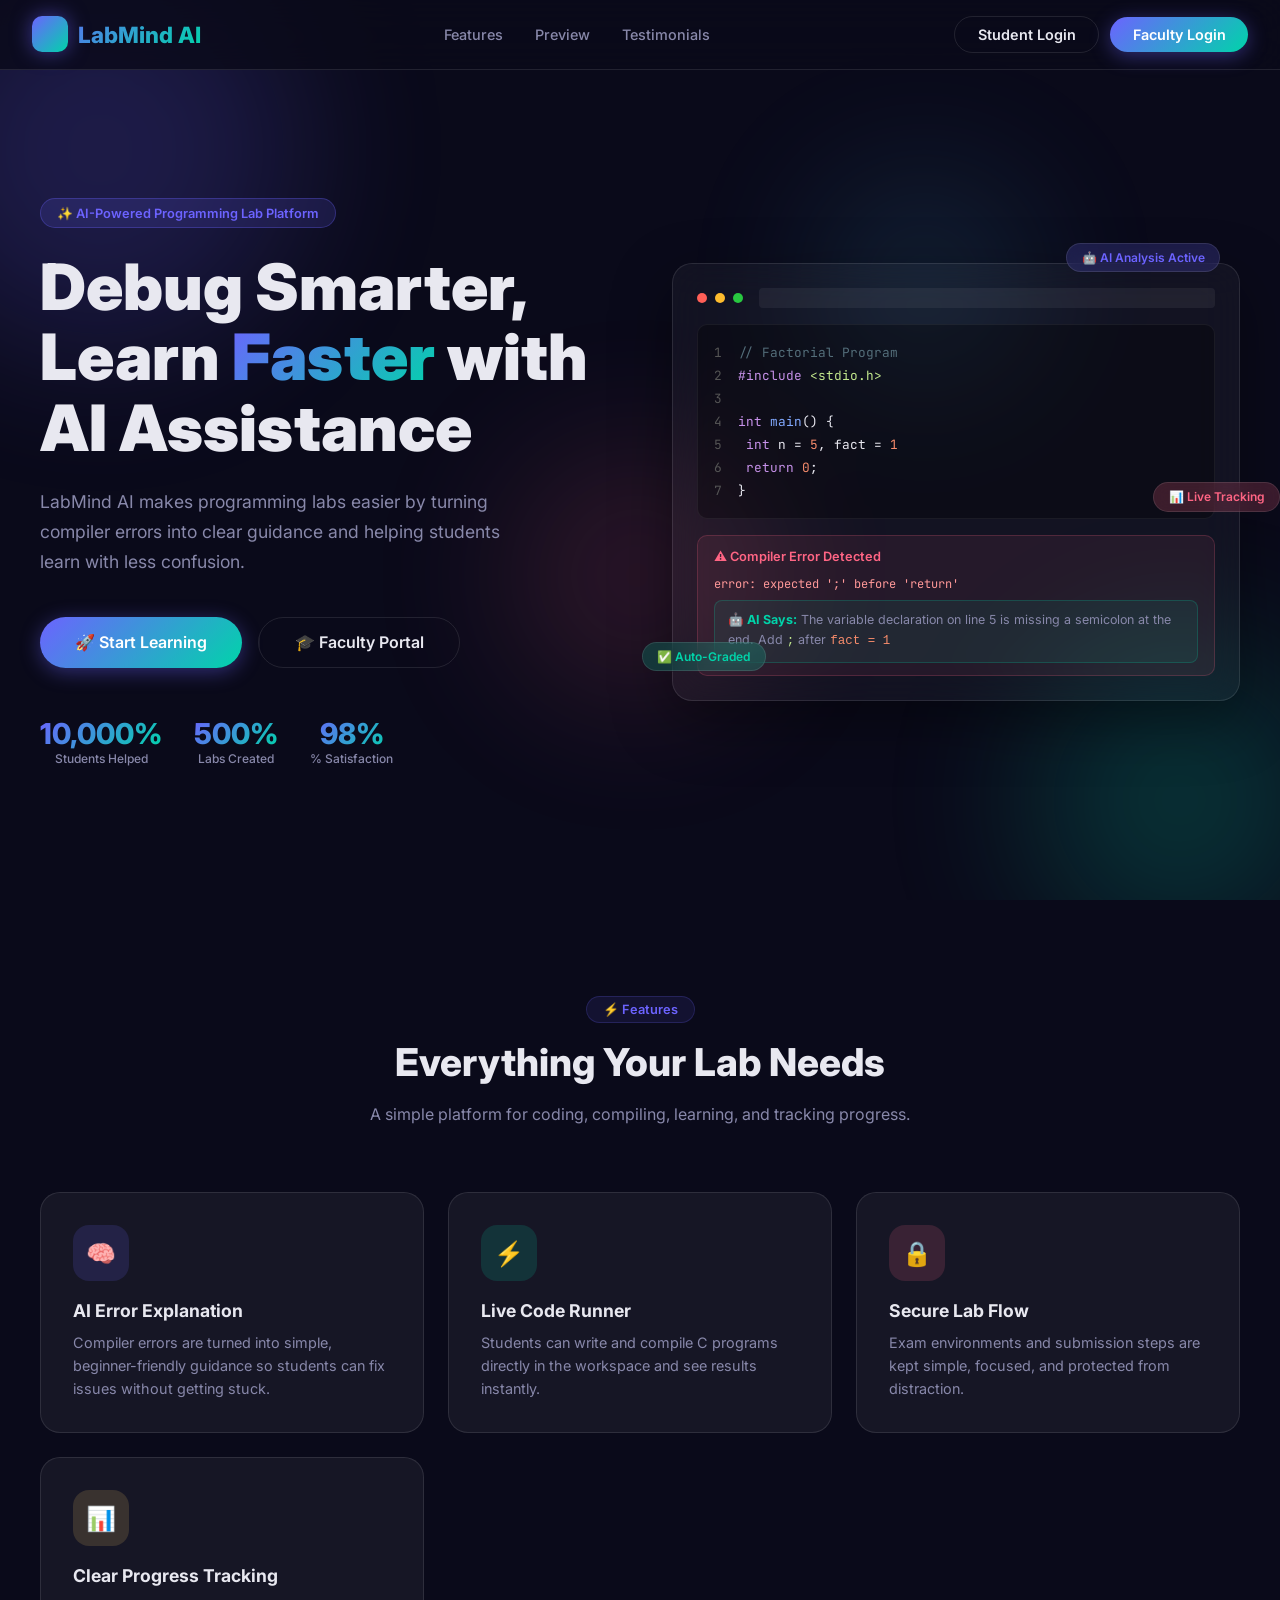
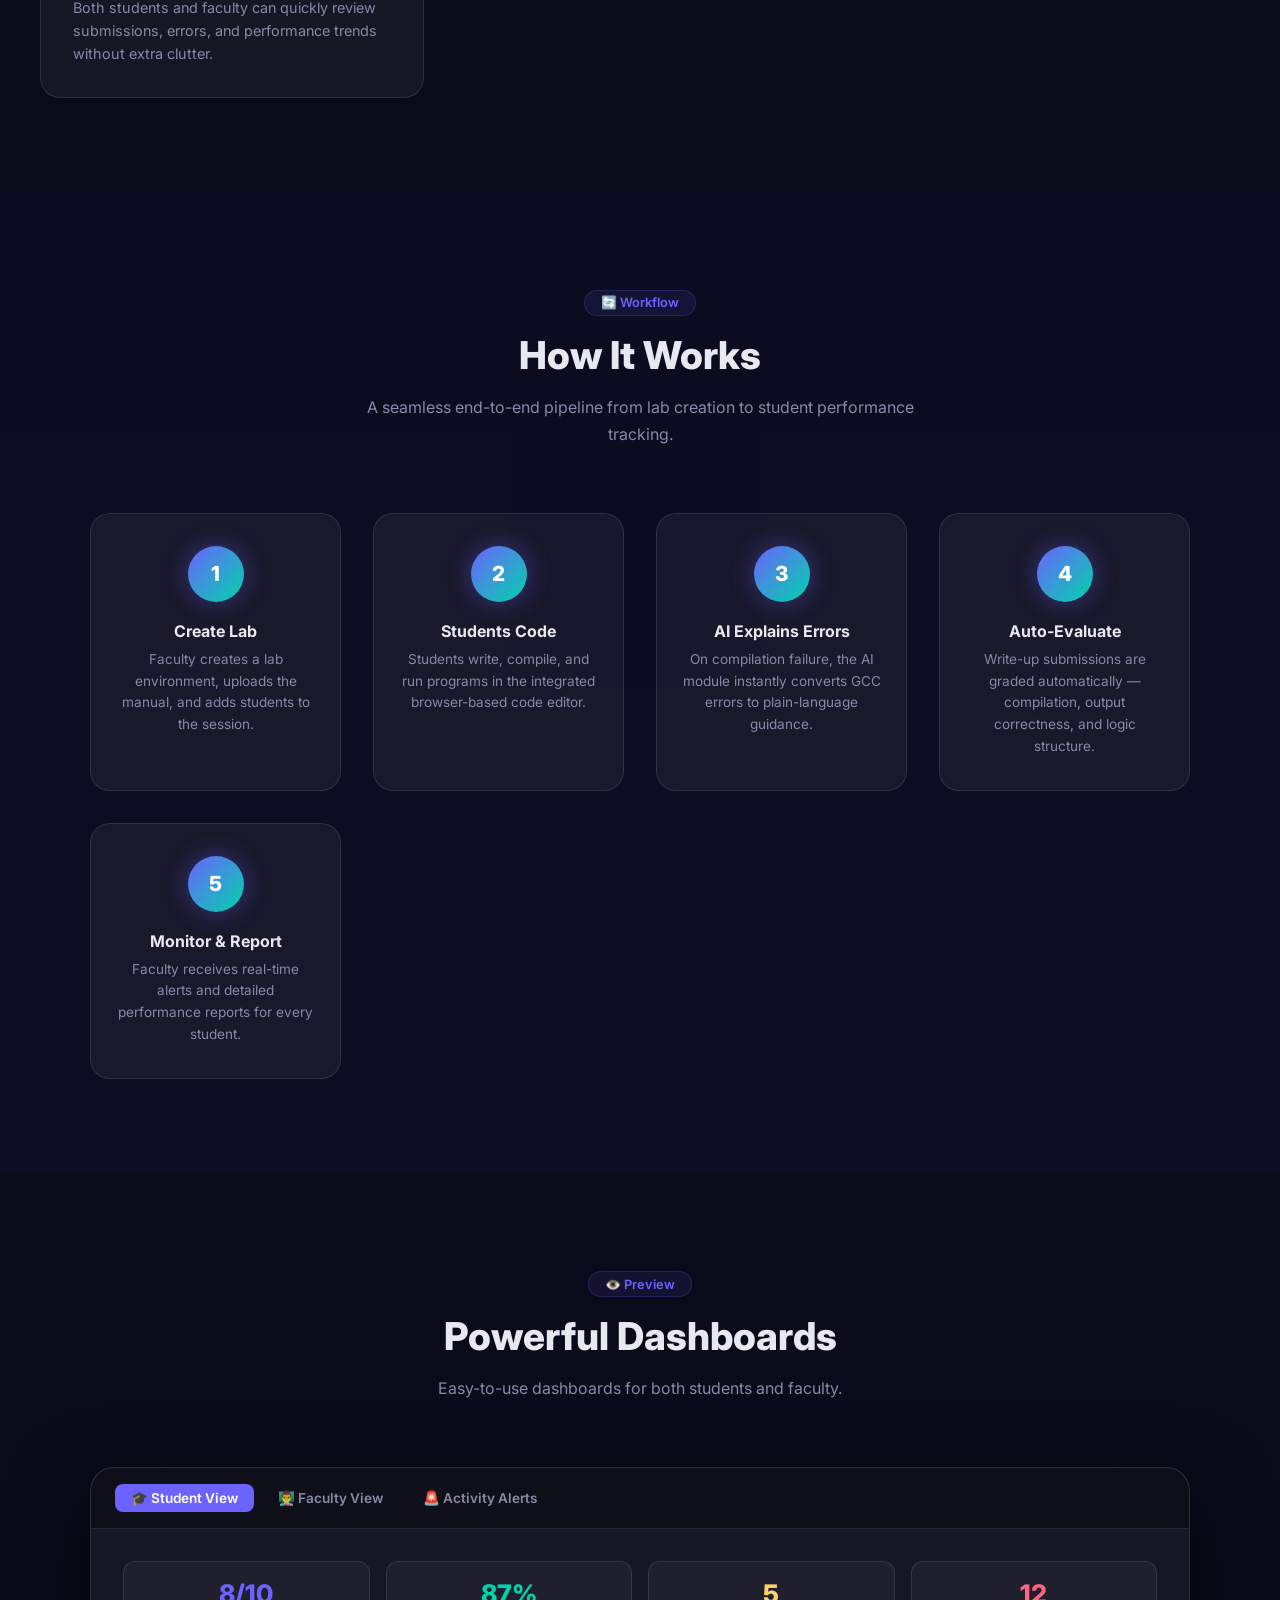
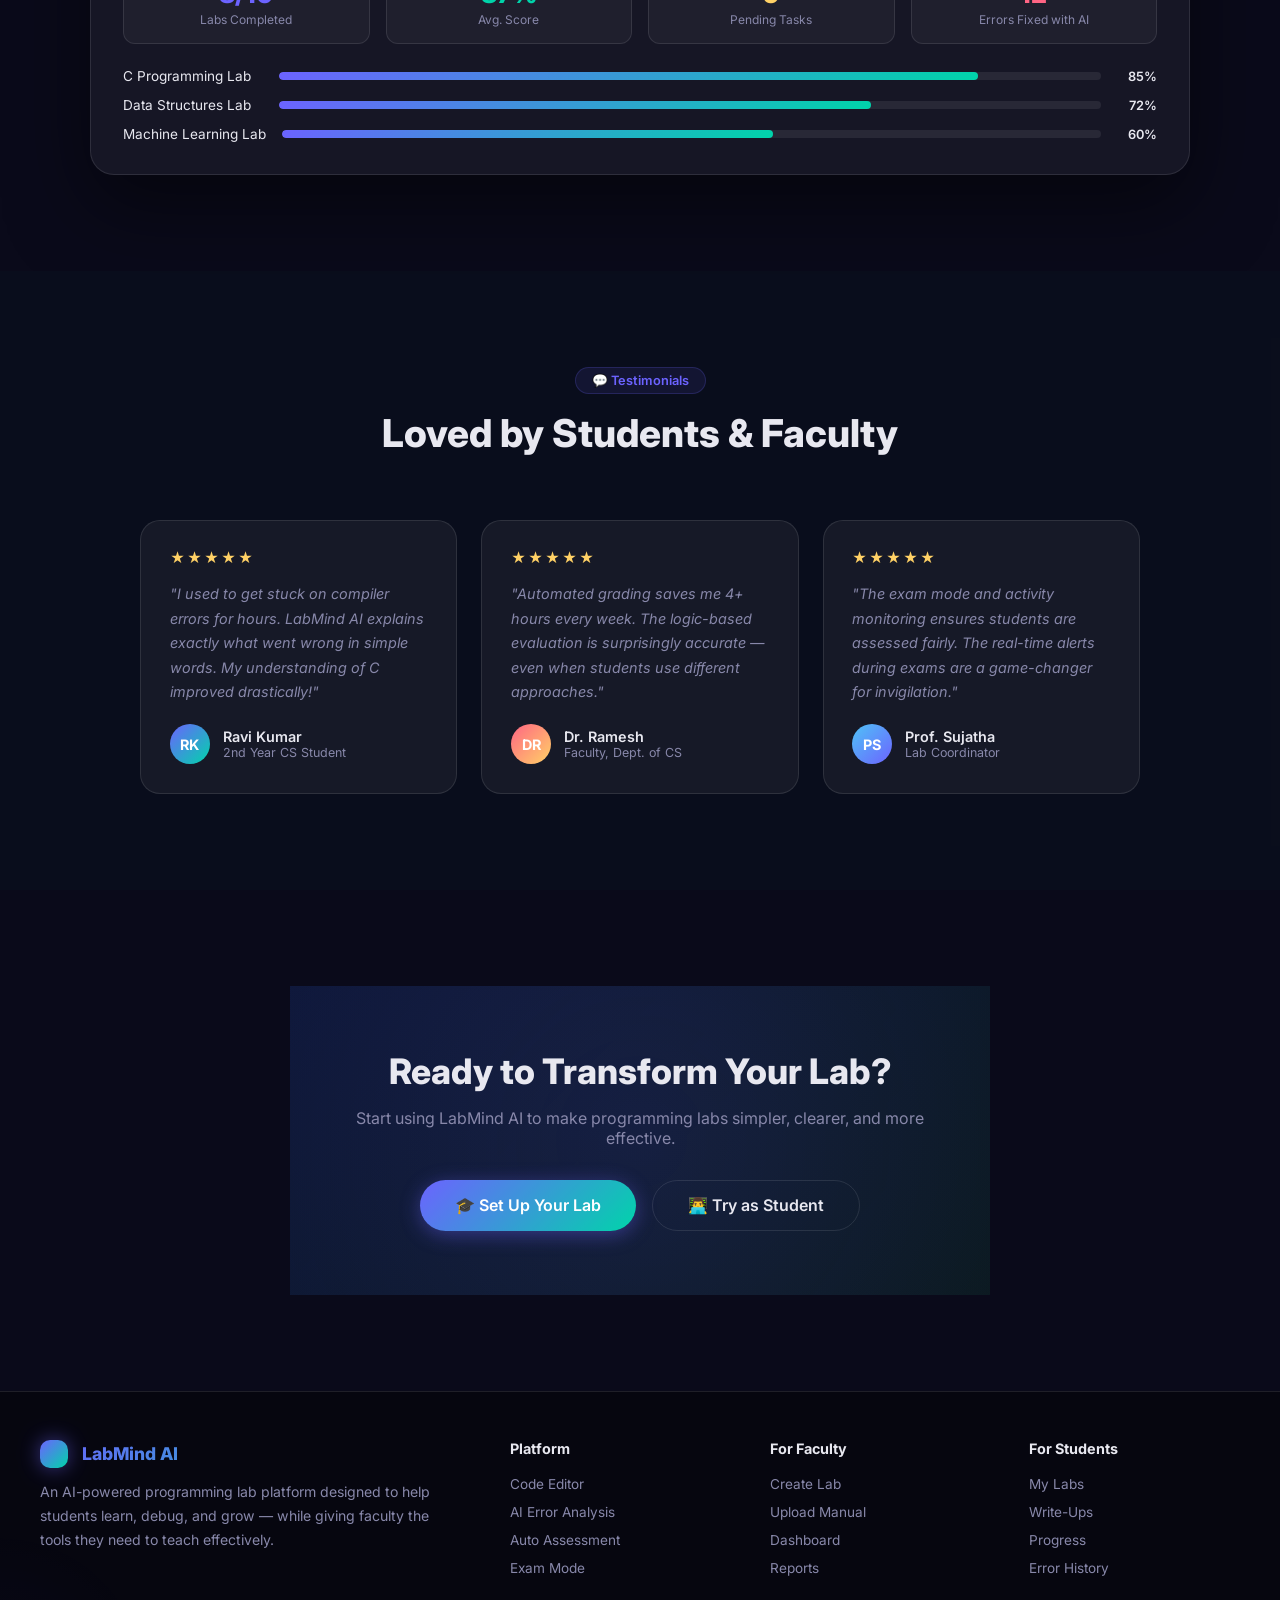
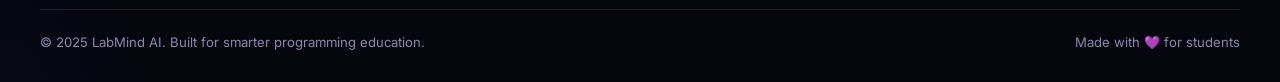
==== commit 9f1391e5: "ollama Integration" ====
--- a/index.html
+++ b/index.html
@@ -22,8 +22,7 @@
   </a>
   <ul class="nav-links">
     <li><a href="#features">Features</a></li>
-    <li><a href="#how-it-works">How It Works</a></li>
-    <li><a href="#preview">Dashboard</a></li>
+    <li><a href="#preview">Preview</a></li>
     <li><a href="#testimonials">Testimonials</a></li>
   </ul>
   <div style="display:flex;gap:0.7rem;align-items:center">
@@ -43,7 +42,7 @@
         AI Assistance
       </h1>
       <p class="hero-subtitle">
-        Transform your programming lab experience. LabMind AI converts cryptic compiler errors into beginner-friendly guidance, automates assessments, and tracks every student's progress in real time.
+        LabMind AI makes programming labs easier by turning compiler errors into clear guidance and helping students learn with less confusion.
       </p>
       <div class="hero-actions">
         <a href="dashboard-student.html" class="btn btn-primary btn-lg">🚀 Start Learning</a>
@@ -104,38 +103,28 @@
   <div class="section-center">
     <div class="section-tag">⚡ Features</div>
     <h2 class="section-title">Everything Your Lab Needs</h2>
-    <p class="section-sub">One platform to code, compile, assess, and learn — powered by AI at every step.</p>
+    <p class="section-sub">A simple platform for coding, compiling, learning, and tracking progress.</p>
   </div>
   <div class="features-grid">
     <div class="feature-card" style="--accent-color:#6c63ff">
       <div class="feature-icon" style="background:rgba(108,99,255,0.15)">🧠</div>
       <h3>AI Error Explanation</h3>
-      <p>GCC compiler errors are automatically converted into beginner-friendly, actionable guidance. No more cryptic messages.</p>
+      <p>Compiler errors are turned into simple, beginner-friendly guidance so students can fix issues without getting stuck.</p>
     </div>
     <div class="feature-card">
       <div class="feature-icon" style="background:rgba(0,212,170,0.15)">⚡</div>
-      <h3>Automated Assessment</h3>
-      <p>Programs are evaluated automatically using hidden test cases, output comparison, and AST-based logic analysis.</p>
+      <h3>Live Code Runner</h3>
+      <p>Students can write and compile C programs directly in the workspace and see results instantly.</p>
     </div>
     <div class="feature-card">
       <div class="feature-icon" style="background:rgba(255,101,132,0.15)">🔒</div>
-      <h3>Secure Exam Mode</h3>
-      <p>Exam mode locks students into the coding environment. Tab switching, window changes, and copy-paste are monitored.</p>
+      <h3>Secure Lab Flow</h3>
+      <p>Exam environments and submission steps are kept simple, focused, and protected from distraction.</p>
     </div>
     <div class="feature-card">
       <div class="feature-icon" style="background:rgba(255,209,102,0.15)">📊</div>
-      <h3>Performance Analytics</h3>
-      <p>Track every student's journey — write-up scores, error history, improvement trends, and weekly progress reports.</p>
-    </div>
-    <div class="feature-card">
-      <div class="feature-icon" style="background:rgba(79,195,247,0.15)">📚</div>
-      <h3>Lab Manual Integration</h3>
-      <p>Upload lab manuals once. The system uses prescribed programs as reference solutions for intelligent evaluation.</p>
-    </div>
-    <div class="feature-card">
-      <div class="feature-icon" style="background:rgba(200,120,255,0.15)">🏫</div>
-      <h3>Multi-Lab Management</h3>
-      <p>Manage multiple subjects, sections, and cohorts independently — C Lab, ML Lab, Full Stack, all in one place.</p>
+      <h3>Clear Progress Tracking</h3>
+      <p>Both students and faculty can quickly review submissions, errors, and performance trends without extra clutter.</p>
     </div>
   </div>
 </section>
@@ -181,7 +170,7 @@
   <div class="section-center">
     <div class="section-tag">👁️ Preview</div>
     <h2 class="section-title">Powerful Dashboards</h2>
-    <p class="section-sub">Intuitive interfaces built for both students and faculty.</p>
+    <p class="section-sub">Easy-to-use dashboards for both students and faculty.</p>
   </div>
   <div class="dashboard-preview">
     <div class="preview-tabs">
@@ -340,7 +329,7 @@
 <section class="cta-section">
   <div class="cta-box">
     <h2>Ready to Transform Your Lab?</h2>
-    <p>Join hundreds of institutions already using LabMind AI to make programming labs smarter, fairer, and more effective.</p>
+    <p>Start using LabMind AI to make programming labs simpler, clearer, and more effective.</p>
     <div class="cta-actions">
       <a href="dashboard-faculty.html" class="btn btn-primary btn-lg">🎓 Set Up Your Lab</a>
       <a href="dashboard-student.html" class="btn btn-outline btn-lg">👨‍💻 Try as Student</a>
--- a/style.css
+++ b/style.css
@@ -371,9 +371,10 @@
 }
 .cta-box {
   max-width: 700px; margin: 0 auto; padding: 4rem 3rem;
-  background: linear-gradient(135deg, rgba(108,99,255,0.15), rgba(0,212,170,0.1));
-  border: 1px solid rgba(108,99,255,0.3); border-radius: 30px;
+  background: linear-gradient(135deg, rgba(37,99,235,0.15), rgba(22,163,74,0.1));
+  border: 1px solid var(--brand-mid); border-radius: var(--radius-lg);
   position: relative; overflow: hidden;
+  box-shadow: var(--shadow-md);
 }
 .cta-box::before {
   content: ''; position: absolute; top: -50%; left: -50%;
@@ -557,7 +558,8 @@
 .code-editor {
   padding: 1rem; font-family: 'JetBrains Mono', monospace;
   font-size: 0.82rem; line-height: 1.8; border-right: 1px solid rgba(255,255,255,0.06);
-  position: relative;
+  position: relative; resize: none; width: 100%; min-height: 320px;
+  background: transparent; border: none; outline: none; color: var(--text);
 }
 .line-numbers {
   color: #555; user-select: none; margin-right: 1rem;
